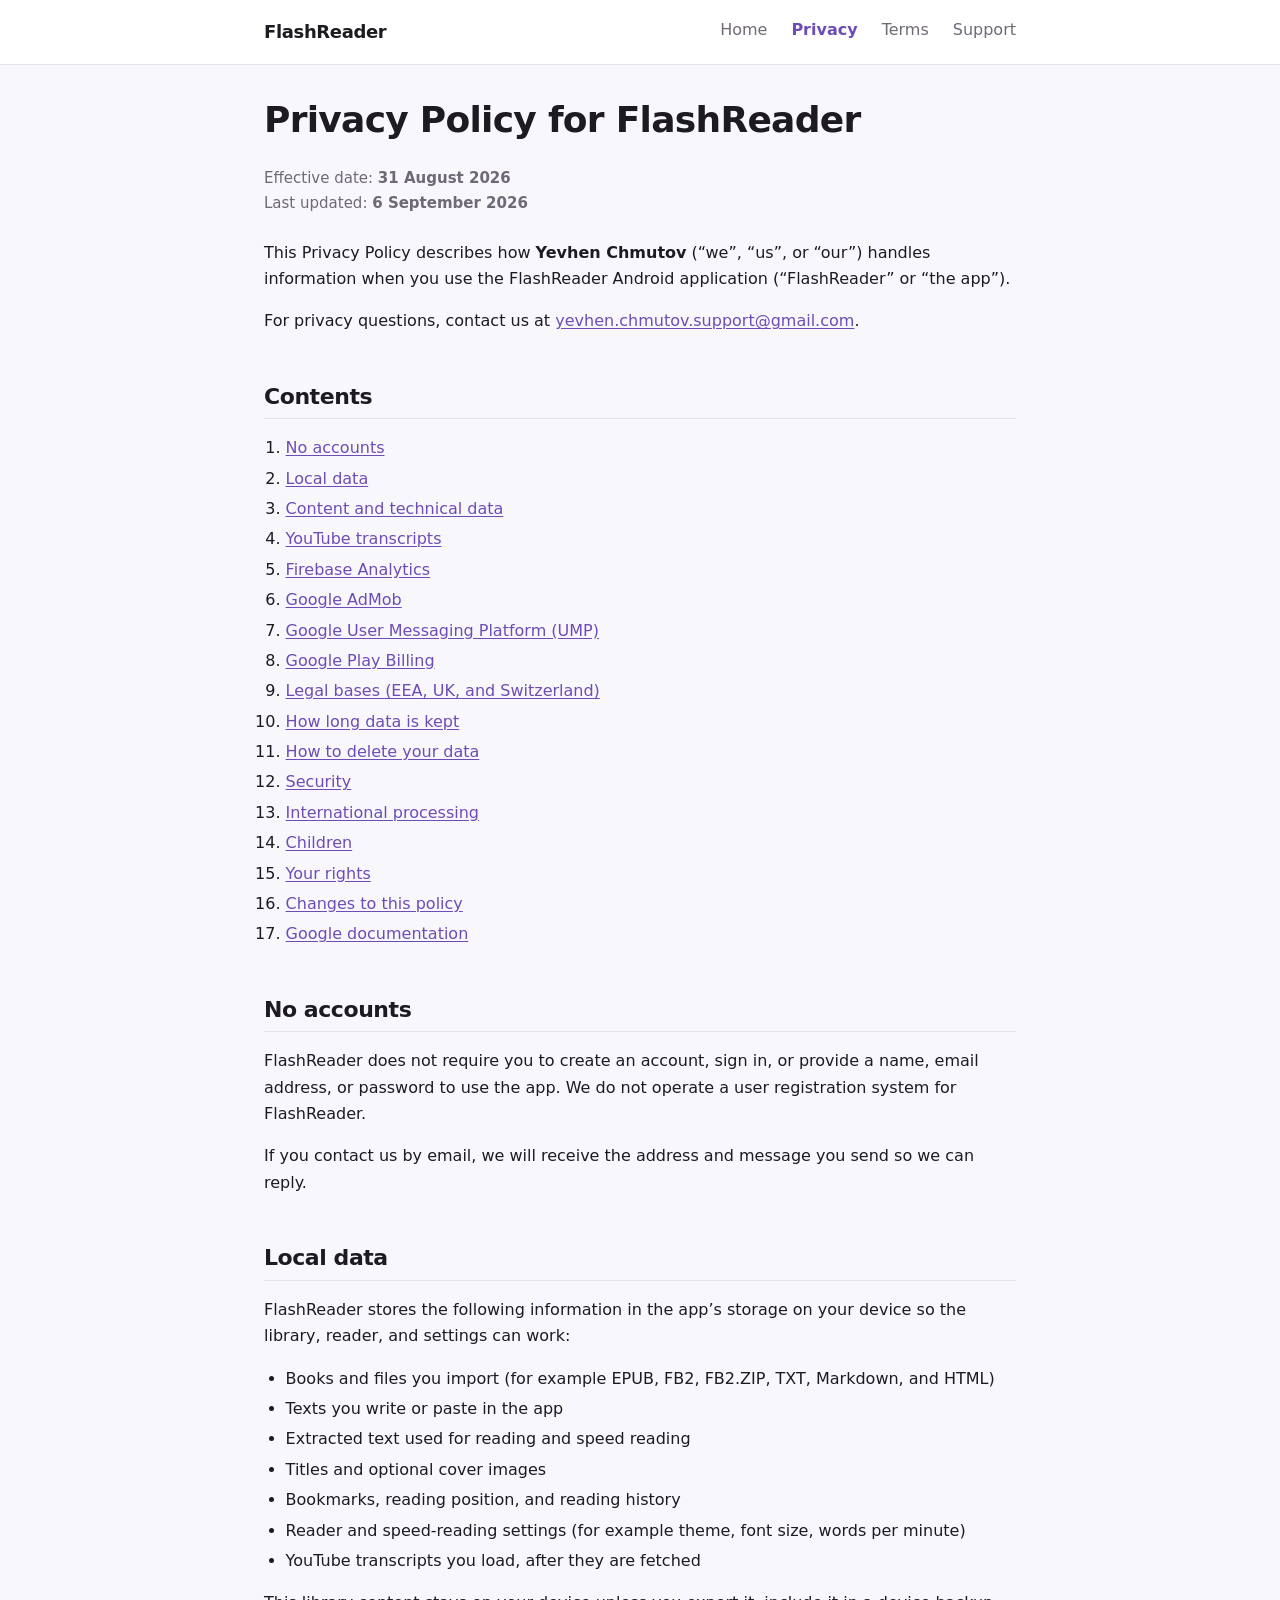
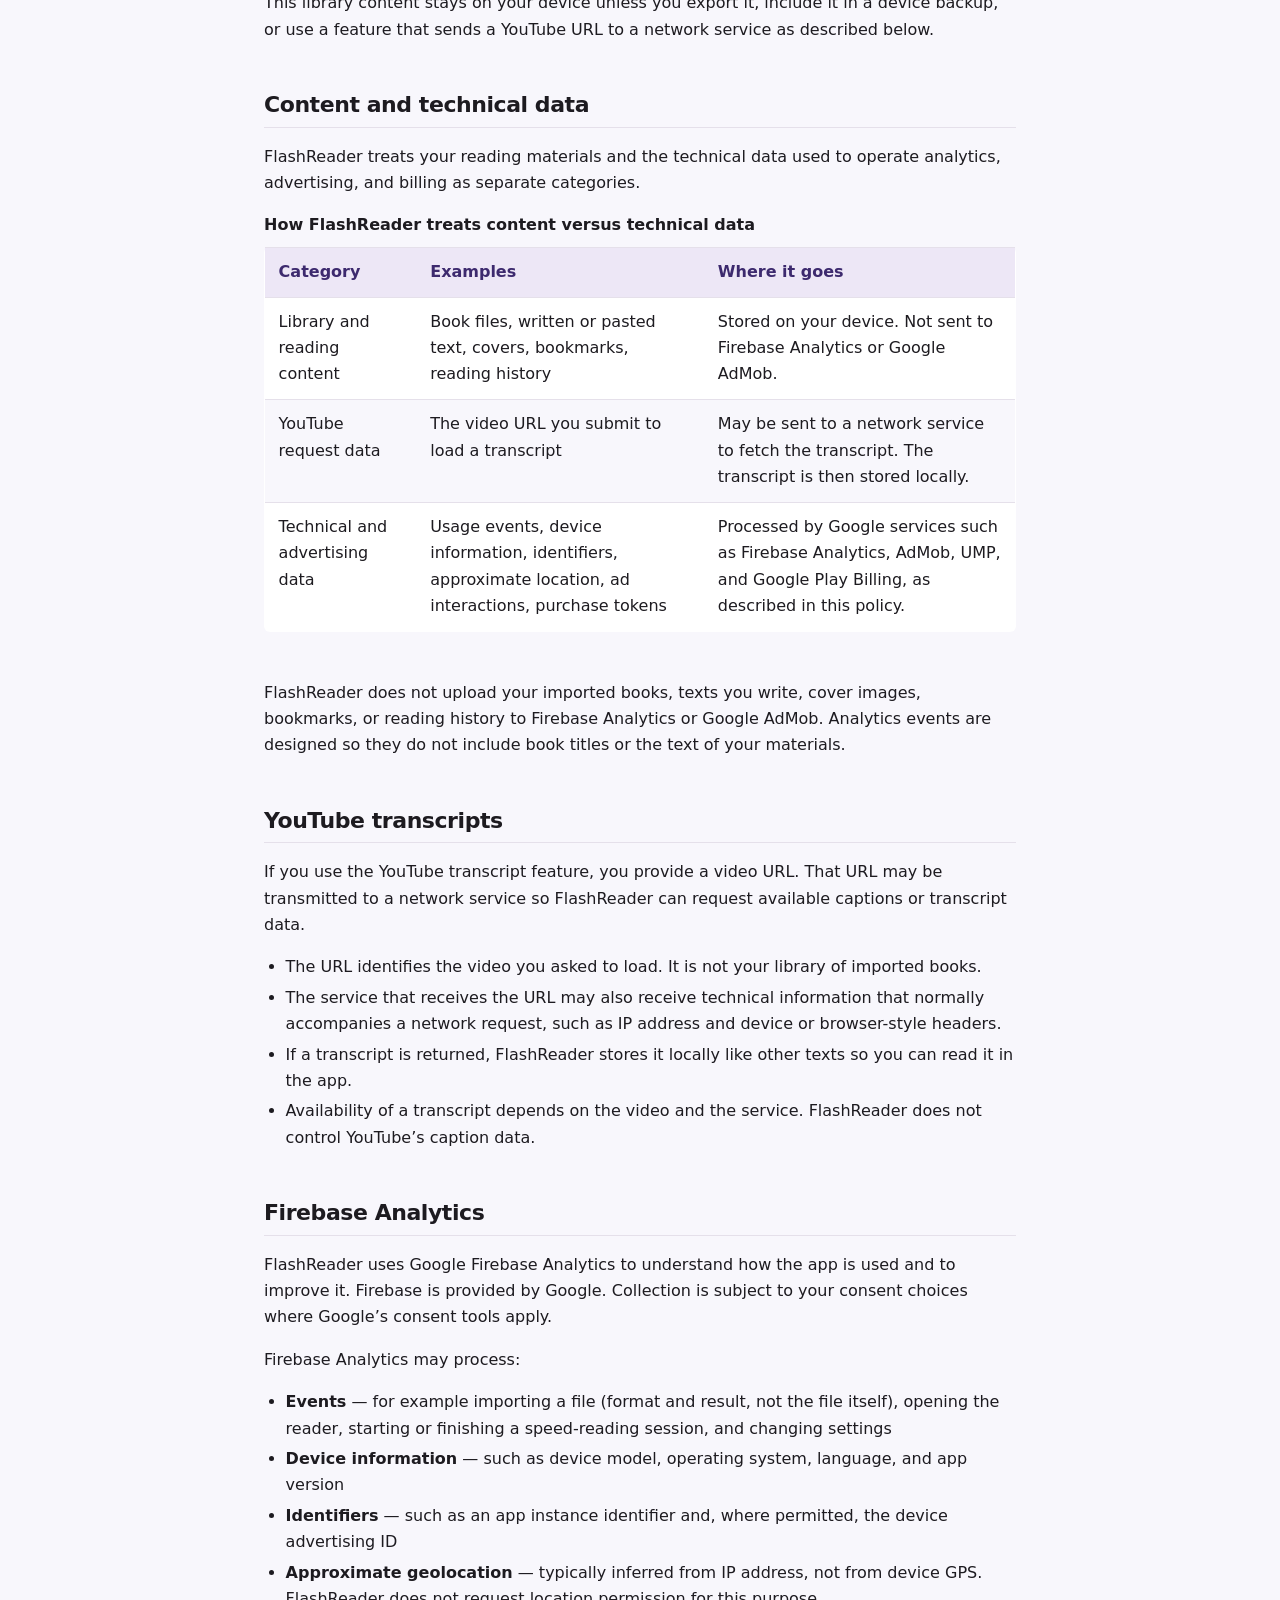
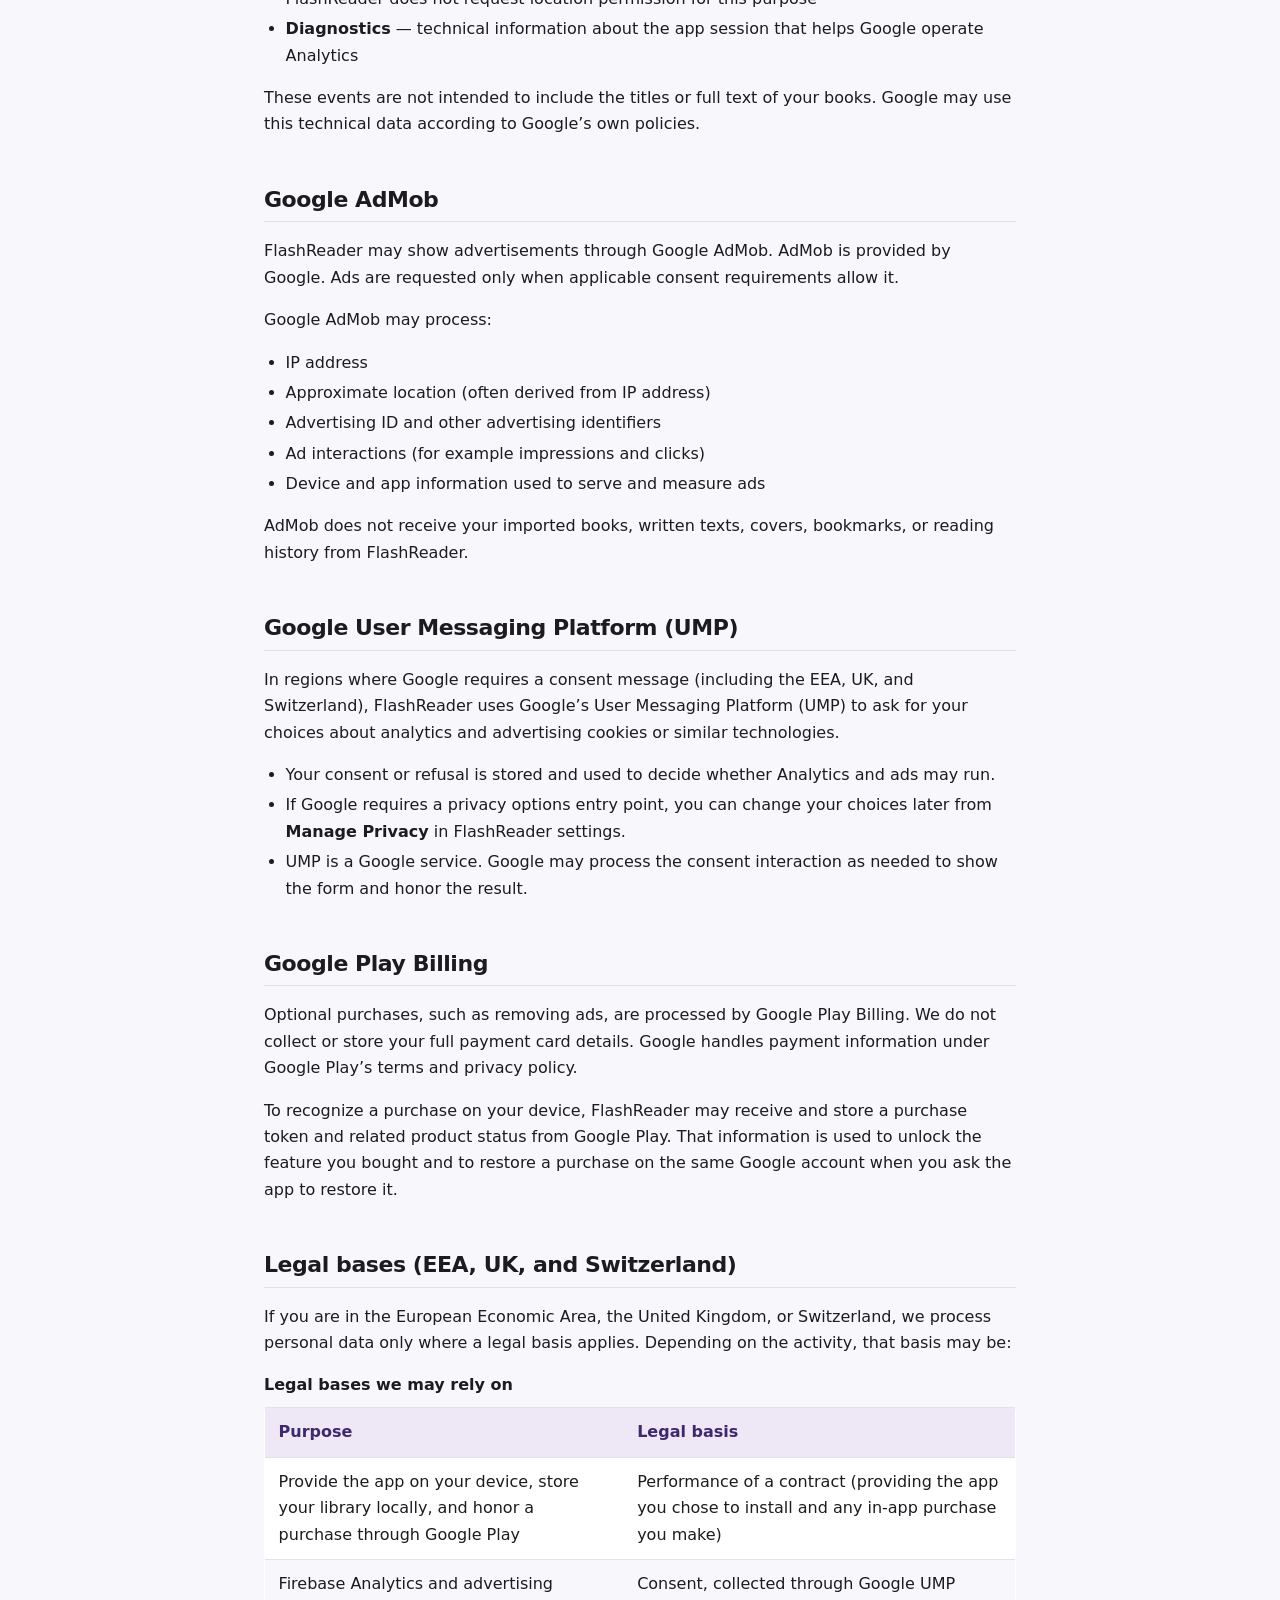
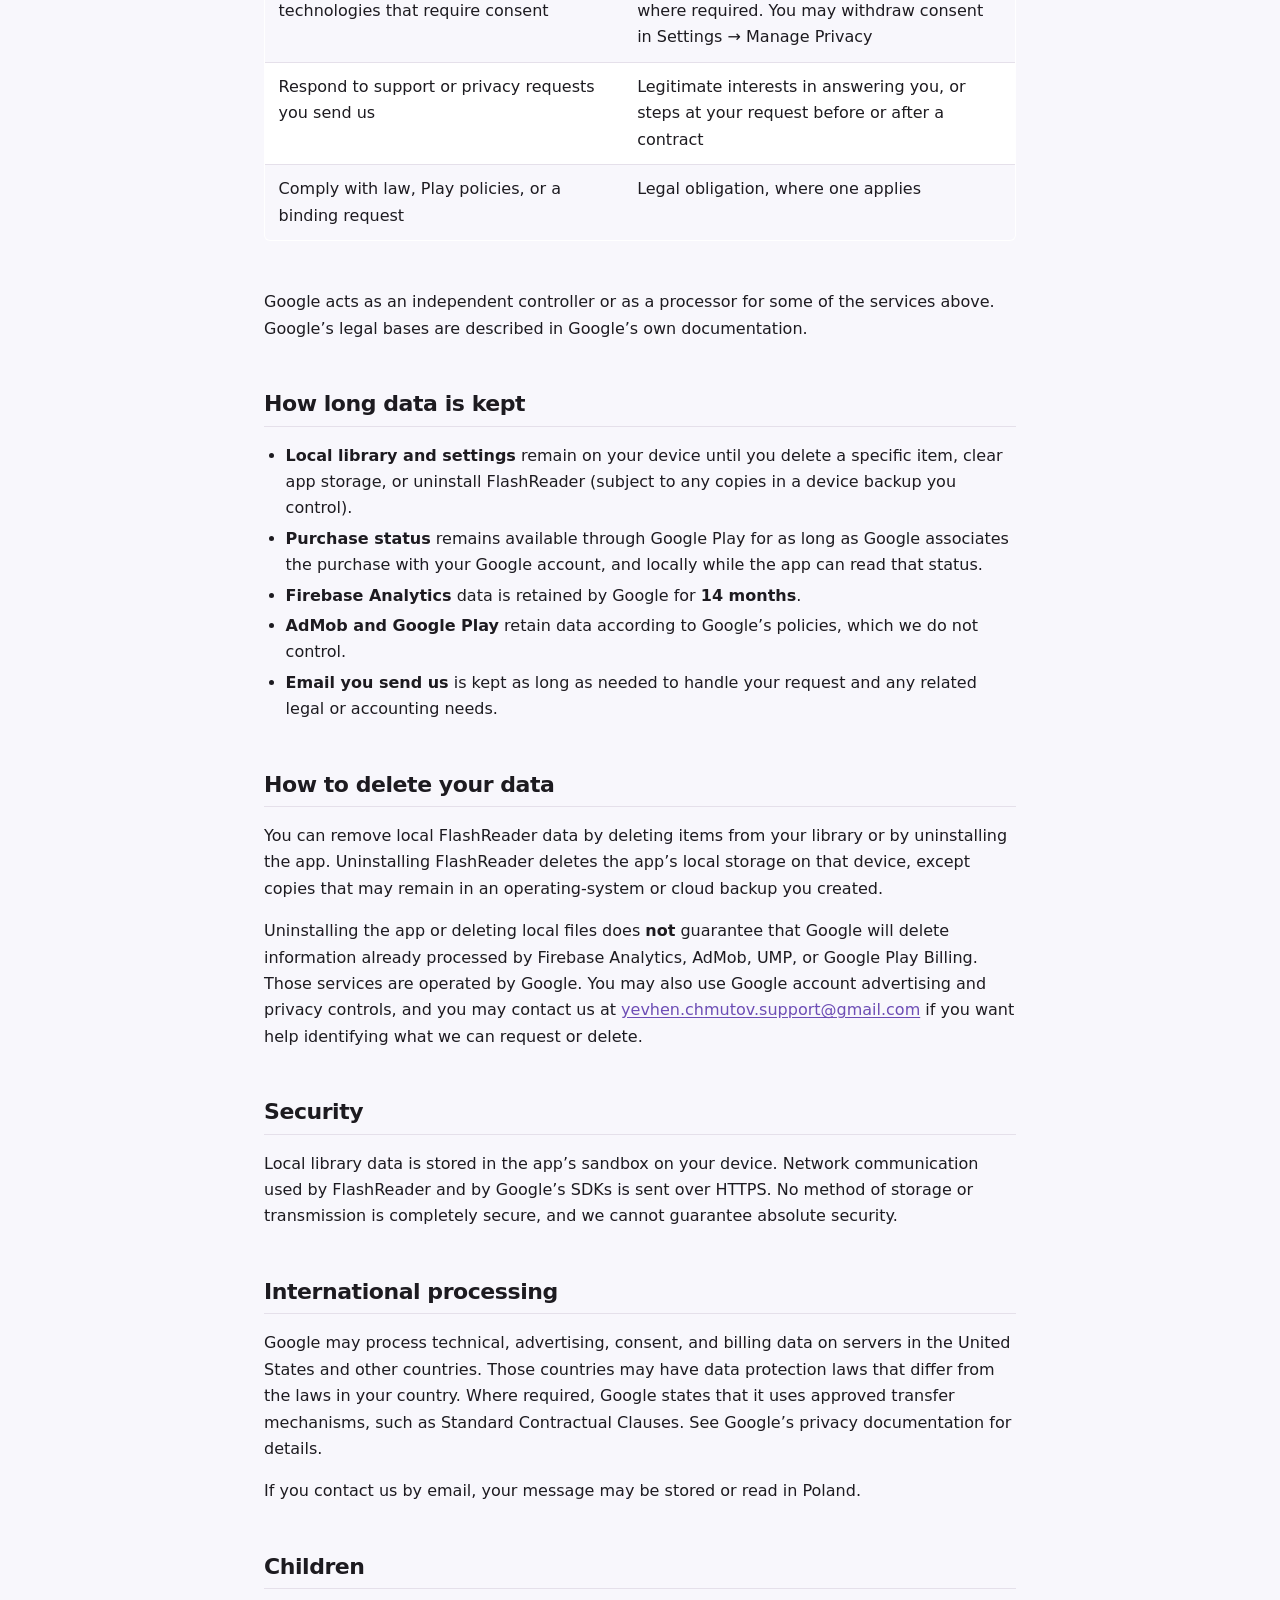
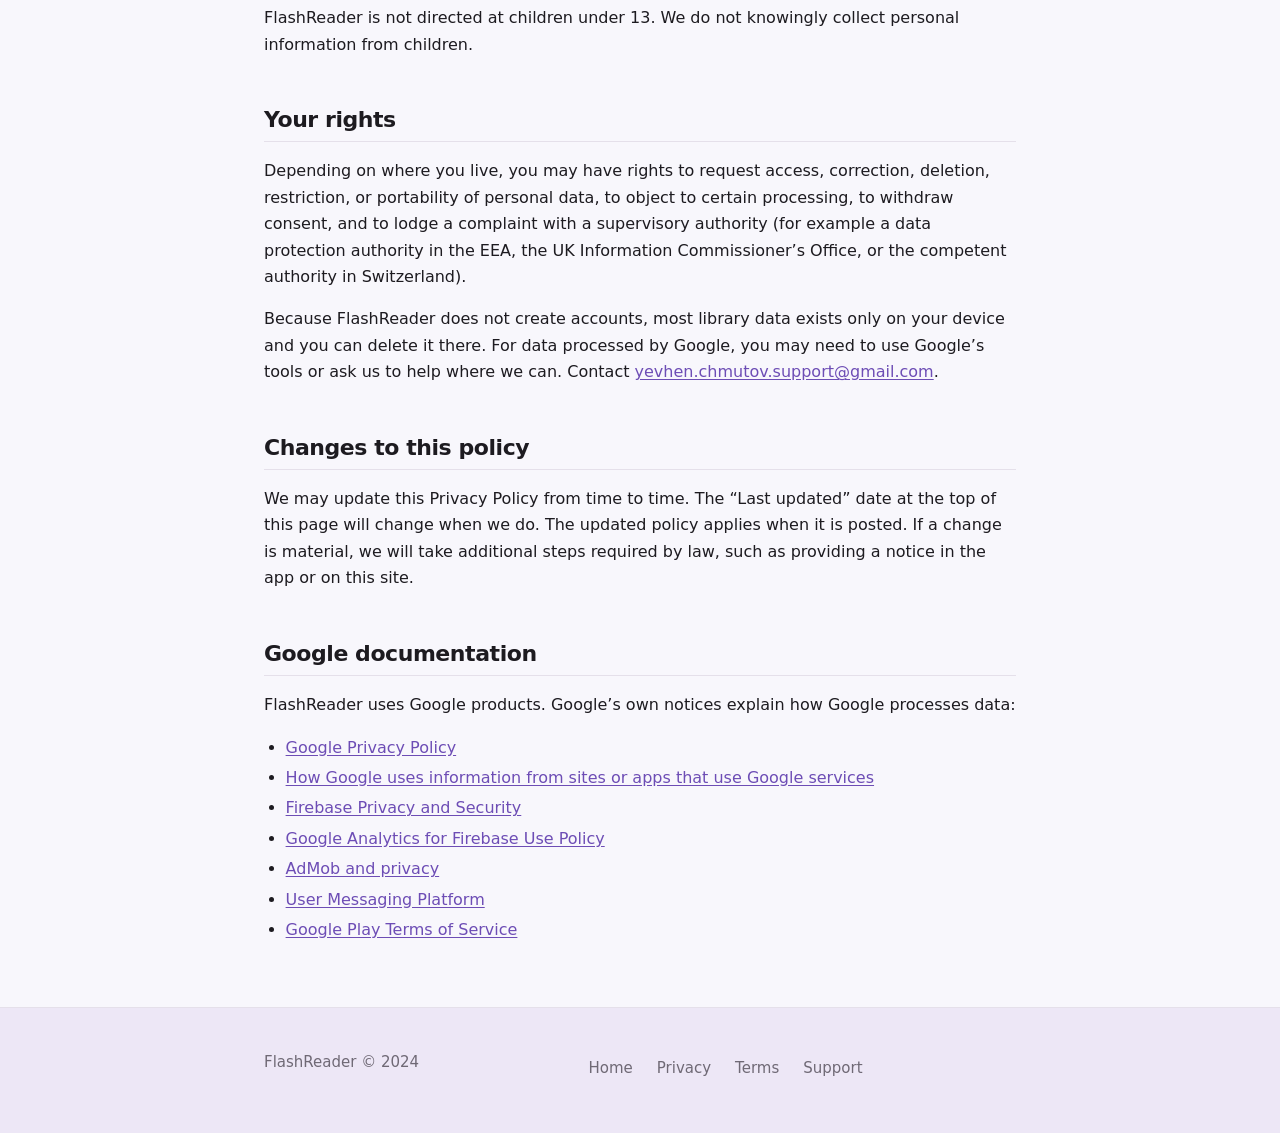
==== docs/privacy/index.html @ aa13dab2 "github pages update" ====
<!DOCTYPE html>
<html lang="en">
<head>
  <meta charset="UTF-8">
  <meta name="viewport" content="width=device-width, initial-scale=1.0">
  <title>Privacy Policy | FlashReader</title>
  <meta name="description" content="Privacy Policy for FlashReader: how the app stores books locally and how Google services process technical data.">
  <link rel="stylesheet" href="../assets/styles.css">
</head>
<body>
  <a class="skip-link" href="#main">Skip to content</a>
  <header>
    <nav aria-label="Primary">
      <a class="brand" href="../index.html">FlashReader</a>
      <ul>
        <li><a href="../index.html">Home</a></li>
        <li><a href="index.html" aria-current="page">Privacy</a></li>
        <li><a href="../terms/index.html">Terms</a></li>
        <li><a href="../support/index.html">Support</a></li>
      </ul>
    </nav>
  </header>
  <main id="main">
    <h1>Privacy Policy for FlashReader</h1>
    <p class="dates">
      Effective date: <strong>31 August 2026</strong><br>
      Last updated: <strong>6 September 2026</strong>
    </p>
    <p>
      This Privacy Policy describes how <strong>Yevhen Chmutov</strong> (“we”, “us”, or “our”) handles information when you use the FlashReader Android application (“FlashReader” or “the app”).
    </p>
    <p>
      For privacy questions, contact us at
      <a href="mailto:yevhen.chmutov.support@gmail.com">yevhen.chmutov.support@gmail.com</a>.
    </p>

    <nav aria-label="On this page">
      <h2>Contents</h2>
      <ol>
        <li><a href="#no-accounts">No accounts</a></li>
        <li><a href="#local-data">Local data</a></li>
        <li><a href="#content-vs-technical">Content and technical data</a></li>
        <li><a href="#youtube">YouTube transcripts</a></li>
        <li><a href="#firebase">Firebase Analytics</a></li>
        <li><a href="#admob">Google AdMob</a></li>
        <li><a href="#ump">Google User Messaging Platform (UMP)</a></li>
        <li><a href="#billing">Google Play Billing</a></li>
        <li><a href="#legal-bases">Legal bases (EEA, UK, and Switzerland)</a></li>
        <li><a href="#retention">How long data is kept</a></li>
        <li><a href="#deletion">How to delete your data</a></li>
        <li><a href="#security">Security</a></li>
        <li><a href="#international">International processing</a></li>
        <li><a href="#children">Children</a></li>
        <li><a href="#rights">Your rights</a></li>
        <li><a href="#changes">Changes to this policy</a></li>
        <li><a href="#google-docs">Google documentation</a></li>
      </ol>
    </nav>

    <h2 id="no-accounts">No accounts</h2>
    <p>
      FlashReader does not require you to create an account, sign in, or provide a name, email address, or password to use the app. We do not operate a user registration system for FlashReader.
    </p>
    <p>
      If you contact us by email, we will receive the address and message you send so we can reply.
    </p>

    <h2 id="local-data">Local data</h2>
    <p>
      FlashReader stores the following information in the app’s storage on your device so the library, reader, and settings can work:
    </p>
    <ul>
      <li>Books and files you import (for example EPUB, FB2, FB2.ZIP, TXT, Markdown, and HTML)</li>
      <li>Texts you write or paste in the app</li>
      <li>Extracted text used for reading and speed reading</li>
      <li>Titles and optional cover images</li>
      <li>Bookmarks, reading position, and reading history</li>
      <li>Reader and speed-reading settings (for example theme, font size, words per minute)</li>
      <li>YouTube transcripts you load, after they are fetched</li>
    </ul>
    <p>
      This library content stays on your device unless you export it, include it in a device backup, or use a feature that sends a YouTube URL to a network service as described below.
    </p>

    <h2 id="content-vs-technical">Content and technical data</h2>
    <p>
      FlashReader treats your reading materials and the technical data used to operate analytics, advertising, and billing as separate categories.
    </p>
    <div class="table-wrap">
      <table>
        <caption>How FlashReader treats content versus technical data</caption>
        <thead>
          <tr>
            <th scope="col">Category</th>
            <th scope="col">Examples</th>
            <th scope="col">Where it goes</th>
          </tr>
        </thead>
        <tbody>
          <tr>
            <td>Library and reading content</td>
            <td>Book files, written or pasted text, covers, bookmarks, reading history</td>
            <td>Stored on your device. Not sent to Firebase Analytics or Google AdMob.</td>
          </tr>
          <tr>
            <td>YouTube request data</td>
            <td>The video URL you submit to load a transcript</td>
            <td>May be sent to a network service to fetch the transcript. The transcript is then stored locally.</td>
          </tr>
          <tr>
            <td>Technical and advertising data</td>
            <td>Usage events, device information, identifiers, approximate location, ad interactions, purchase tokens</td>
            <td>Processed by Google services such as Firebase Analytics, AdMob, UMP, and Google Play Billing, as described in this policy.</td>
          </tr>
        </tbody>
      </table>
    </div>
    <p>
      FlashReader does not upload your imported books, texts you write, cover images, bookmarks, or reading history to Firebase Analytics or Google AdMob. Analytics events are designed so they do not include book titles or the text of your materials.
    </p>

    <h2 id="youtube">YouTube transcripts</h2>
    <p>
      If you use the YouTube transcript feature, you provide a video URL. That URL may be transmitted to a network service so FlashReader can request available captions or transcript data.
    </p>
    <ul>
      <li>The URL identifies the video you asked to load. It is not your library of imported books.</li>
      <li>The service that receives the URL may also receive technical information that normally accompanies a network request, such as IP address and device or browser-style headers.</li>
      <li>If a transcript is returned, FlashReader stores it locally like other texts so you can read it in the app.</li>
      <li>Availability of a transcript depends on the video and the service. FlashReader does not control YouTube’s caption data.</li>
    </ul>

    <h2 id="firebase">Firebase Analytics</h2>
    <p>
      FlashReader uses Google Firebase Analytics to understand how the app is used and to improve it. Firebase is provided by Google. Collection is subject to your consent choices where Google’s consent tools apply.
    </p>
    <p>Firebase Analytics may process:</p>
    <ul>
      <li><strong>Events</strong> — for example importing a file (format and result, not the file itself), opening the reader, starting or finishing a speed-reading session, and changing settings</li>
      <li><strong>Device information</strong> — such as device model, operating system, language, and app version</li>
      <li><strong>Identifiers</strong> — such as an app instance identifier and, where permitted, the device advertising ID</li>
      <li><strong>Approximate geolocation</strong> — typically inferred from IP address, not from device GPS. FlashReader does not request location permission for this purpose</li>
      <li><strong>Diagnostics</strong> — technical information about the app session that helps Google operate Analytics</li>
    </ul>
    <p>
      These events are not intended to include the titles or full text of your books. Google may use this technical data according to Google’s own policies.
    </p>

    <h2 id="admob">Google AdMob</h2>
    <p>
      FlashReader may show advertisements through Google AdMob. AdMob is provided by Google. Ads are requested only when applicable consent requirements allow it.
    </p>
    <p>Google AdMob may process:</p>
    <ul>
      <li>IP address</li>
      <li>Approximate location (often derived from IP address)</li>
      <li>Advertising ID and other advertising identifiers</li>
      <li>Ad interactions (for example impressions and clicks)</li>
      <li>Device and app information used to serve and measure ads</li>
    </ul>
    <p>
      AdMob does not receive your imported books, written texts, covers, bookmarks, or reading history from FlashReader.
    </p>

    <h2 id="ump">Google User Messaging Platform (UMP)</h2>
    <p>
      In regions where Google requires a consent message (including the EEA, UK, and Switzerland), FlashReader uses Google’s User Messaging Platform (UMP) to ask for your choices about analytics and advertising cookies or similar technologies.
    </p>
    <ul>
      <li>Your consent or refusal is stored and used to decide whether Analytics and ads may run.</li>
      <li>If Google requires a privacy options entry point, you can change your choices later from <strong>Manage Privacy</strong> in FlashReader settings.</li>
      <li>UMP is a Google service. Google may process the consent interaction as needed to show the form and honor the result.</li>
    </ul>

    <h2 id="billing">Google Play Billing</h2>
    <p>
      Optional purchases, such as removing ads, are processed by Google Play Billing. We do not collect or store your full payment card details. Google handles payment information under Google Play’s terms and privacy policy.
    </p>
    <p>
      To recognize a purchase on your device, FlashReader may receive and store a purchase token and related product status from Google Play. That information is used to unlock the feature you bought and to restore a purchase on the same Google account when you ask the app to restore it.
    </p>

    <h2 id="legal-bases">Legal bases (EEA, UK, and Switzerland)</h2>
    <p>
      If you are in the European Economic Area, the United Kingdom, or Switzerland, we process personal data only where a legal basis applies. Depending on the activity, that basis may be:
    </p>
    <div class="table-wrap">
      <table>
        <caption>Legal bases we may rely on</caption>
        <thead>
          <tr>
            <th scope="col">Purpose</th>
            <th scope="col">Legal basis</th>
          </tr>
        </thead>
        <tbody>
          <tr>
            <td>Provide the app on your device, store your library locally, and honor a purchase through Google Play</td>
            <td>Performance of a contract (providing the app you chose to install and any in-app purchase you make)</td>
          </tr>
          <tr>
            <td>Firebase Analytics and advertising technologies that require consent</td>
            <td>Consent, collected through Google UMP where required. You may withdraw consent in Settings → Manage Privacy</td>
          </tr>
          <tr>
            <td>Respond to support or privacy requests you send us</td>
            <td>Legitimate interests in answering you, or steps at your request before or after a contract</td>
          </tr>
          <tr>
            <td>Comply with law, Play policies, or a binding request</td>
            <td>Legal obligation, where one applies</td>
          </tr>
        </tbody>
      </table>
    </div>
    <p>
      Google acts as an independent controller or as a processor for some of the services above. Google’s legal bases are described in Google’s own documentation.
    </p>

    <h2 id="retention">How long data is kept</h2>
    <ul>
      <li><strong>Local library and settings</strong> remain on your device until you delete a specific item, clear app storage, or uninstall FlashReader (subject to any copies in a device backup you control).</li>
      <li><strong>Purchase status</strong> remains available through Google Play for as long as Google associates the purchase with your Google account, and locally while the app can read that status.</li>
      <li><strong>Firebase Analytics</strong> data is retained by Google for <strong>14 months</strong>.</li>
      <li><strong>AdMob and Google Play</strong> retain data according to Google’s policies, which we do not control.</li>
      <li><strong>Email you send us</strong> is kept as long as needed to handle your request and any related legal or accounting needs.</li>
    </ul>

    <h2 id="deletion">How to delete your data</h2>
    <p>
      You can remove local FlashReader data by deleting items from your library or by uninstalling the app. Uninstalling FlashReader deletes the app’s local storage on that device, except copies that may remain in an operating-system or cloud backup you created.
    </p>
    <p>
      Uninstalling the app or deleting local files does <strong>not</strong> guarantee that Google will delete information already processed by Firebase Analytics, AdMob, UMP, or Google Play Billing. Those services are operated by Google. You may also use Google account advertising and privacy controls, and you may contact us at
      <a href="mailto:yevhen.chmutov.support@gmail.com">yevhen.chmutov.support@gmail.com</a>
      if you want help identifying what we can request or delete.
    </p>

    <h2 id="security">Security</h2>
    <p>
      Local library data is stored in the app’s sandbox on your device. Network communication used by FlashReader and by Google’s SDKs is sent over HTTPS. No method of storage or transmission is completely secure, and we cannot guarantee absolute security.
    </p>

    <h2 id="international">International processing</h2>
    <p>
      Google may process technical, advertising, consent, and billing data on servers in the United States and other countries. Those countries may have data protection laws that differ from the laws in your country. Where required, Google states that it uses approved transfer mechanisms, such as Standard Contractual Clauses. See Google’s privacy documentation for details.
    </p>
    <p>
      If you contact us by email, your message may be stored or read in Poland.
    </p>

    <h2 id="children">Children</h2>
    <p>
      FlashReader is not directed at children under 13. We do not knowingly collect personal information from children.
    </p>

    <h2 id="rights">Your rights</h2>
    <p>
      Depending on where you live, you may have rights to request access, correction, deletion, restriction, or portability of personal data, to object to certain processing, to withdraw consent, and to lodge a complaint with a supervisory authority (for example a data protection authority in the EEA, the UK Information Commissioner’s Office, or the competent authority in Switzerland).
    </p>
    <p>
      Because FlashReader does not create accounts, most library data exists only on your device and you can delete it there. For data processed by Google, you may need to use Google’s tools or ask us to help where we can. Contact
      <a href="mailto:yevhen.chmutov.support@gmail.com">yevhen.chmutov.support@gmail.com</a>.
    </p>

    <h2 id="changes">Changes to this policy</h2>
    <p>
      We may update this Privacy Policy from time to time. The “Last updated” date at the top of this page will change when we do. The updated policy applies when it is posted. If a change is material, we will take additional steps required by law, such as providing a notice in the app or on this site.
    </p>

    <h2 id="google-docs">Google documentation</h2>
    <p>
      FlashReader uses Google products. Google’s own notices explain how Google processes data:
    </p>
    <ul>
      <li><a href="https://policies.google.com/privacy" rel="noopener noreferrer">Google Privacy Policy</a></li>
      <li><a href="https://policies.google.com/technologies/partner-sites" rel="noopener noreferrer">How Google uses information from sites or apps that use Google services</a></li>
      <li><a href="https://firebase.google.com/support/privacy" rel="noopener noreferrer">Firebase Privacy and Security</a></li>
      <li><a href="https://firebase.google.com/policies/analytics" rel="noopener noreferrer">Google Analytics for Firebase Use Policy</a></li>
      <li><a href="https://support.google.com/admob/answer/6128543" rel="noopener noreferrer">AdMob and privacy</a></li>
      <li><a href="https://developers.google.com/admob/android/privacy" rel="noopener noreferrer">User Messaging Platform</a></li>
      <li><a href="https://play.google.com/about/play-terms/" rel="noopener noreferrer">Google Play Terms of Service</a></li>
    </ul>
  </main>
  <footer>
    <div class="container">
      <p>FlashReader © 2024</p>
      <nav aria-label="Footer">
        <ul>
          <li><a href="../index.html">Home</a></li>
          <li><a href="index.html">Privacy</a></li>
          <li><a href="../terms/index.html">Terms</a></li>
          <li><a href="../support/index.html">Support</a></li>
        </ul>
      </nav>
    </div>
  </footer>
</body>
</html>
---- docs/assets/styles.css ----
:root {
  --color-bg: #f8f7fc;
  --color-surface: #ffffff;
  --color-primary: #6d4db5;
  --color-on-primary: #ffffff;
  --color-text: #1d1b20;
  --color-text-secondary: #6f6975;
  --color-outline: #e5e0ea;
  --color-primary-container: #ede7f6;
  --color-on-primary-container: #3d2a6e;
  --color-link: #6d4db5;
  --color-link-hover: #3d2a6e;
  --color-focus: #6d4db5;
  --color-header-bg: #ffffff;
  --color-footer-bg: #ede7f6;
  --color-table-header: #ede7f6;
  --color-table-stripe: #f8f7fc;
  --color-code-bg: #ede7f6;
  --shadow-soft: 0 1px 2px rgba(29, 27, 32, 0.06), 0 4px 12px rgba(29, 27, 32, 0.04);

  --font-sans: system-ui, -apple-system, BlinkMacSystemFont, "Segoe UI", Roboto, sans-serif;
  --font-mono: ui-monospace, SFMono-Regular, "SF Mono", Menlo, Consolas, monospace;

  --space-xs: 0.25rem;
  --space-sm: 0.5rem;
  --space-md: 1rem;
  --space-lg: 1.5rem;
  --space-xl: 2rem;
  --space-2xl: 3rem;

  --radius-sm: 6px;
  --radius-md: 10px;
  --content-width: 800px;
  --header-height: 4rem;
}

@media (prefers-color-scheme: dark) {
  :root {
    --color-bg: #121016;
    --color-surface: #1c1b20;
    --color-primary: #c4b0f0;
    --color-on-primary: #2d1b54;
    --color-text: #e6e1e5;
    --color-text-secondary: #cac4d0;
    --color-outline: #49454f;
    --color-primary-container: #4a3a73;
    --color-on-primary-container: #ede7f6;
    --color-link: #c4b0f0;
    --color-link-hover: #ede7f6;
    --color-focus: #c4b0f0;
    --color-header-bg: #1c1b20;
    --color-footer-bg: #1c1b20;
    --color-table-header: #4a3a73;
    --color-table-stripe: #1c1b20;
    --color-code-bg: #2d1b54;
    --shadow-soft: 0 1px 2px rgba(0, 0, 0, 0.35), 0 4px 12px rgba(0, 0, 0, 0.25);
  }
}

*,
*::before,
*::after {
  box-sizing: border-box;
}

html {
  scroll-behavior: smooth;
}

body {
  margin: 0;
  min-height: 100vh;
  display: flex;
  flex-direction: column;
  font-family: var(--font-sans);
  font-size: 1rem;
  line-height: 1.65;
  color: var(--color-text);
  background-color: var(--color-bg);
}

img {
  max-width: 100%;
  height: auto;
}

:focus {
  outline: none;
}

:focus-visible {
  outline: 3px solid var(--color-focus);
  outline-offset: 3px;
}

.skip-link {
  position: absolute;
  top: -100%;
  left: var(--space-md);
  z-index: 100;
  padding: var(--space-sm) var(--space-md);
  background: var(--color-primary);
  color: var(--color-on-primary);
  border-radius: var(--radius-sm);
  text-decoration: none;
}

.skip-link:focus {
  top: var(--space-sm);
}

.container {
  width: 100%;
  max-width: var(--content-width);
  margin: 0 auto;
  padding-left: var(--space-lg);
  padding-right: var(--space-lg);
}

header {
  position: sticky;
  top: 0;
  z-index: 10;
  background-color: var(--color-header-bg);
  border-bottom: 1px solid var(--color-outline);
}

header nav {
  display: flex;
  align-items: center;
  justify-content: space-between;
  gap: var(--space-lg);
  min-height: var(--header-height);
  max-width: var(--content-width);
  margin: 0 auto;
  padding: var(--space-sm) var(--space-lg);
}

.brand,
header nav .brand {
  font-weight: 700;
  font-size: 1.125rem;
  letter-spacing: -0.02em;
  color: var(--color-text);
  text-decoration: none;
}

header nav ul {
  display: flex;
  flex-wrap: wrap;
  align-items: center;
  gap: var(--space-md) var(--space-lg);
  margin: 0;
  padding: 0;
  list-style: none;
}

header nav a {
  color: var(--color-text-secondary);
  text-decoration: none;
  font-weight: 500;
}

header nav a:hover,
header nav a:focus-visible {
  color: var(--color-link-hover);
  text-decoration: underline;
  text-underline-offset: 0.2em;
}

header nav a:active {
  color: var(--color-primary);
}

header nav a[aria-current="page"] {
  color: var(--color-primary);
  font-weight: 600;
}

main {
  flex: 1 0 auto;
  width: 100%;
  max-width: var(--content-width);
  margin: 0 auto;
  padding: var(--space-xl) var(--space-lg) var(--space-2xl);
}

h1,
h2,
h3,
h4 {
  line-height: 1.25;
  letter-spacing: -0.02em;
  color: var(--color-text);
}

h1 {
  margin: 0 0 var(--space-lg);
  font-size: clamp(1.75rem, 4vw, 2.25rem);
}

h2 {
  margin: var(--space-2xl) 0 var(--space-md);
  font-size: 1.375rem;
  padding-bottom: var(--space-sm);
  border-bottom: 1px solid var(--color-outline);
}

h3 {
  margin: var(--space-xl) 0 var(--space-sm);
  font-size: 1.125rem;
}

h4 {
  margin: var(--space-lg) 0 var(--space-sm);
  font-size: 1rem;
}

p {
  margin: 0 0 var(--space-md);
}

.lead,
.subtitle {
  font-size: 1.125rem;
  color: var(--color-text-secondary);
}

a {
  color: var(--color-link);
  text-decoration: underline;
  text-underline-offset: 0.15em;
}

a:hover {
  color: var(--color-link-hover);
}

a:active {
  color: var(--color-on-primary-container);
}

a:focus-visible {
  border-radius: 2px;
}

ul,
ol {
  margin: 0 0 var(--space-md);
  padding-left: 1.35rem;
}

li {
  margin-bottom: var(--space-xs);
}

li > ul,
li > ol {
  margin-top: var(--space-xs);
  margin-bottom: 0;
}

dl {
  margin: 0 0 var(--space-lg);
}

dt {
  font-weight: 600;
  margin-top: var(--space-md);
}

dd {
  margin: var(--space-xs) 0 0;
  color: var(--color-text-secondary);
}

blockquote {
  margin: 0 0 var(--space-lg);
  padding: var(--space-md) var(--space-lg);
  border-left: 4px solid var(--color-primary);
  background: var(--color-primary-container);
  color: var(--color-on-primary-container);
  border-radius: 0 var(--radius-sm) var(--radius-sm) 0;
}

hr {
  border: 0;
  border-top: 1px solid var(--color-outline);
  margin: var(--space-xl) 0;
}

table {
  width: 100%;
  border-collapse: collapse;
  margin: 0 0 var(--space-lg);
  background: var(--color-surface);
  border: 1px solid var(--color-outline);
  border-radius: var(--radius-sm);
  overflow: hidden;
}

caption {
  text-align: left;
  font-weight: 600;
  margin-bottom: var(--space-sm);
}

th,
td {
  padding: 0.7rem 0.85rem;
  text-align: left;
  vertical-align: top;
  border-bottom: 1px solid var(--color-outline);
}

th {
  background: var(--color-table-header);
  color: var(--color-on-primary-container);
  font-weight: 600;
}

tbody tr:nth-child(even) {
  background: var(--color-table-stripe);
}

tbody tr:last-child th,
tbody tr:last-child td {
  border-bottom: 0;
}

.table-wrap {
  width: 100%;
  overflow-x: auto;
  margin-bottom: var(--space-lg);
}

code,
kbd,
samp {
  font-family: var(--font-mono);
  font-size: 0.9em;
  background: var(--color-code-bg);
  color: var(--color-on-primary-container);
  padding: 0.1em 0.35em;
  border-radius: 4px;
}

pre {
  margin: 0 0 var(--space-lg);
  padding: var(--space-md);
  overflow-x: auto;
  background: var(--color-code-bg);
  color: var(--color-on-primary-container);
  border-radius: var(--radius-sm);
}

pre code {
  padding: 0;
  background: none;
}

.features,
.card-list {
  display: grid;
  gap: var(--space-md);
  margin: var(--space-lg) 0;
  padding: 0;
  list-style: none;
}

.features li,
.card {
  background: var(--color-surface);
  border: 1px solid var(--color-outline);
  border-radius: var(--radius-md);
  padding: var(--space-md) var(--space-lg);
  box-shadow: var(--shadow-soft);
}

.btn,
.cta {
  display: inline-block;
  padding: 0.7rem 1.15rem;
  background: var(--color-primary);
  color: var(--color-on-primary);
  border-radius: var(--radius-sm);
  text-decoration: none;
  font-weight: 600;
  border: 2px solid transparent;
}

.btn:hover,
.cta:hover {
  filter: brightness(1.08);
  color: var(--color-on-primary);
}

.btn:active,
.cta:active {
  filter: brightness(0.95);
}

.btn:focus-visible,
.cta:focus-visible {
  outline-offset: 3px;
}

.btn-secondary {
  background: transparent;
  color: var(--color-primary);
  border-color: var(--color-primary);
}

.btn-secondary:hover {
  background: var(--color-primary-container);
  color: var(--color-on-primary-container);
  filter: none;
}

.meta,
.dates {
  color: var(--color-text-secondary);
  font-size: 0.9375rem;
  margin-bottom: var(--space-lg);
}

details {
  margin-bottom: var(--space-md);
  padding: var(--space-md) var(--space-lg);
  background: var(--color-surface);
  border: 1px solid var(--color-outline);
  border-radius: var(--radius-md);
}

summary {
  cursor: pointer;
  font-weight: 600;
}

summary:hover {
  color: var(--color-link);
}

.error-page {
  text-align: center;
  padding-top: var(--space-2xl);
}

.error-page h1 {
  font-size: clamp(2.5rem, 8vw, 4rem);
}

footer {
  margin-top: auto;
  background: var(--color-footer-bg);
  border-top: 1px solid var(--color-outline);
  color: var(--color-text-secondary);
  font-size: 0.9375rem;
}

footer .container,
footer nav {
  display: flex;
  flex-wrap: wrap;
  align-items: center;
  justify-content: space-between;
  gap: var(--space-md);
  max-width: var(--content-width);
  margin: 0 auto;
  padding: var(--space-lg);
}

footer ul {
  display: flex;
  flex-wrap: wrap;
  gap: var(--space-md) var(--space-lg);
  margin: 0;
  padding: 0;
  list-style: none;
}

footer a {
  color: var(--color-text-secondary);
  text-decoration: none;
}

footer a:hover,
footer a:focus-visible {
  color: var(--color-link-hover);
  text-decoration: underline;
  text-underline-offset: 0.2em;
}

footer a:active {
  color: var(--color-primary);
}

@media (max-width: 600px) {
  header nav {
    flex-direction: column;
    align-items: flex-start;
    min-height: 0;
    padding-top: var(--space-md);
    padding-bottom: var(--space-md);
  }

  header nav ul {
    flex-direction: column;
    align-items: flex-start;
    gap: var(--space-sm);
    width: 100%;
  }

  header nav a {
    display: block;
    padding: var(--space-xs) 0;
  }

  main {
    padding: var(--space-lg) var(--space-md) var(--space-xl);
  }

  .container,
  header nav,
  footer .container,
  footer nav {
    padding-left: var(--space-md);
    padding-right: var(--space-md);
  }

  th,
  td {
    padding: 0.55rem 0.65rem;
    font-size: 0.9375rem;
  }

  footer .container,
  footer nav {
    flex-direction: column;
    align-items: flex-start;
  }
}

@media (prefers-reduced-motion: reduce) {
  html {
    scroll-behavior: auto;
  }

  *,
  *::before,
  *::after {
    animation-duration: 0.01ms !important;
    animation-iteration-count: 1 !important;
    transition-duration: 0.01ms !important;
  }
}
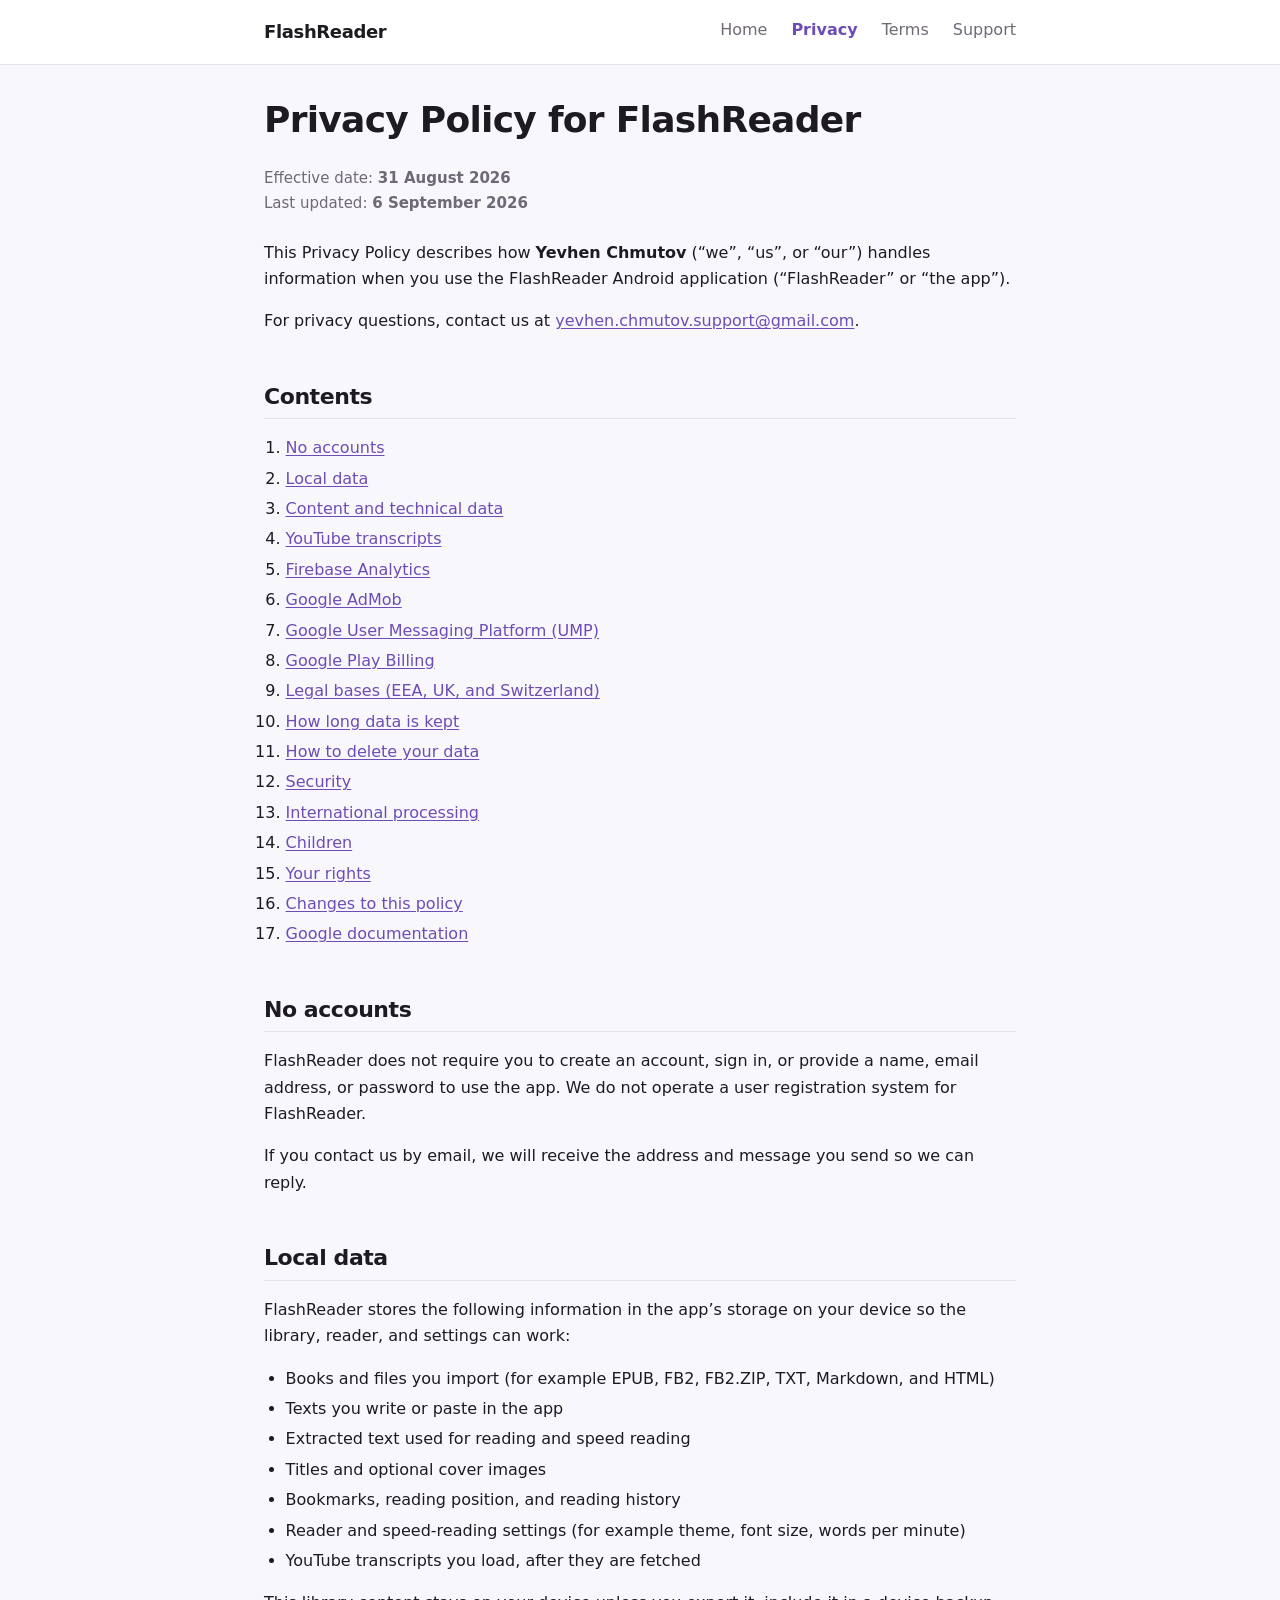
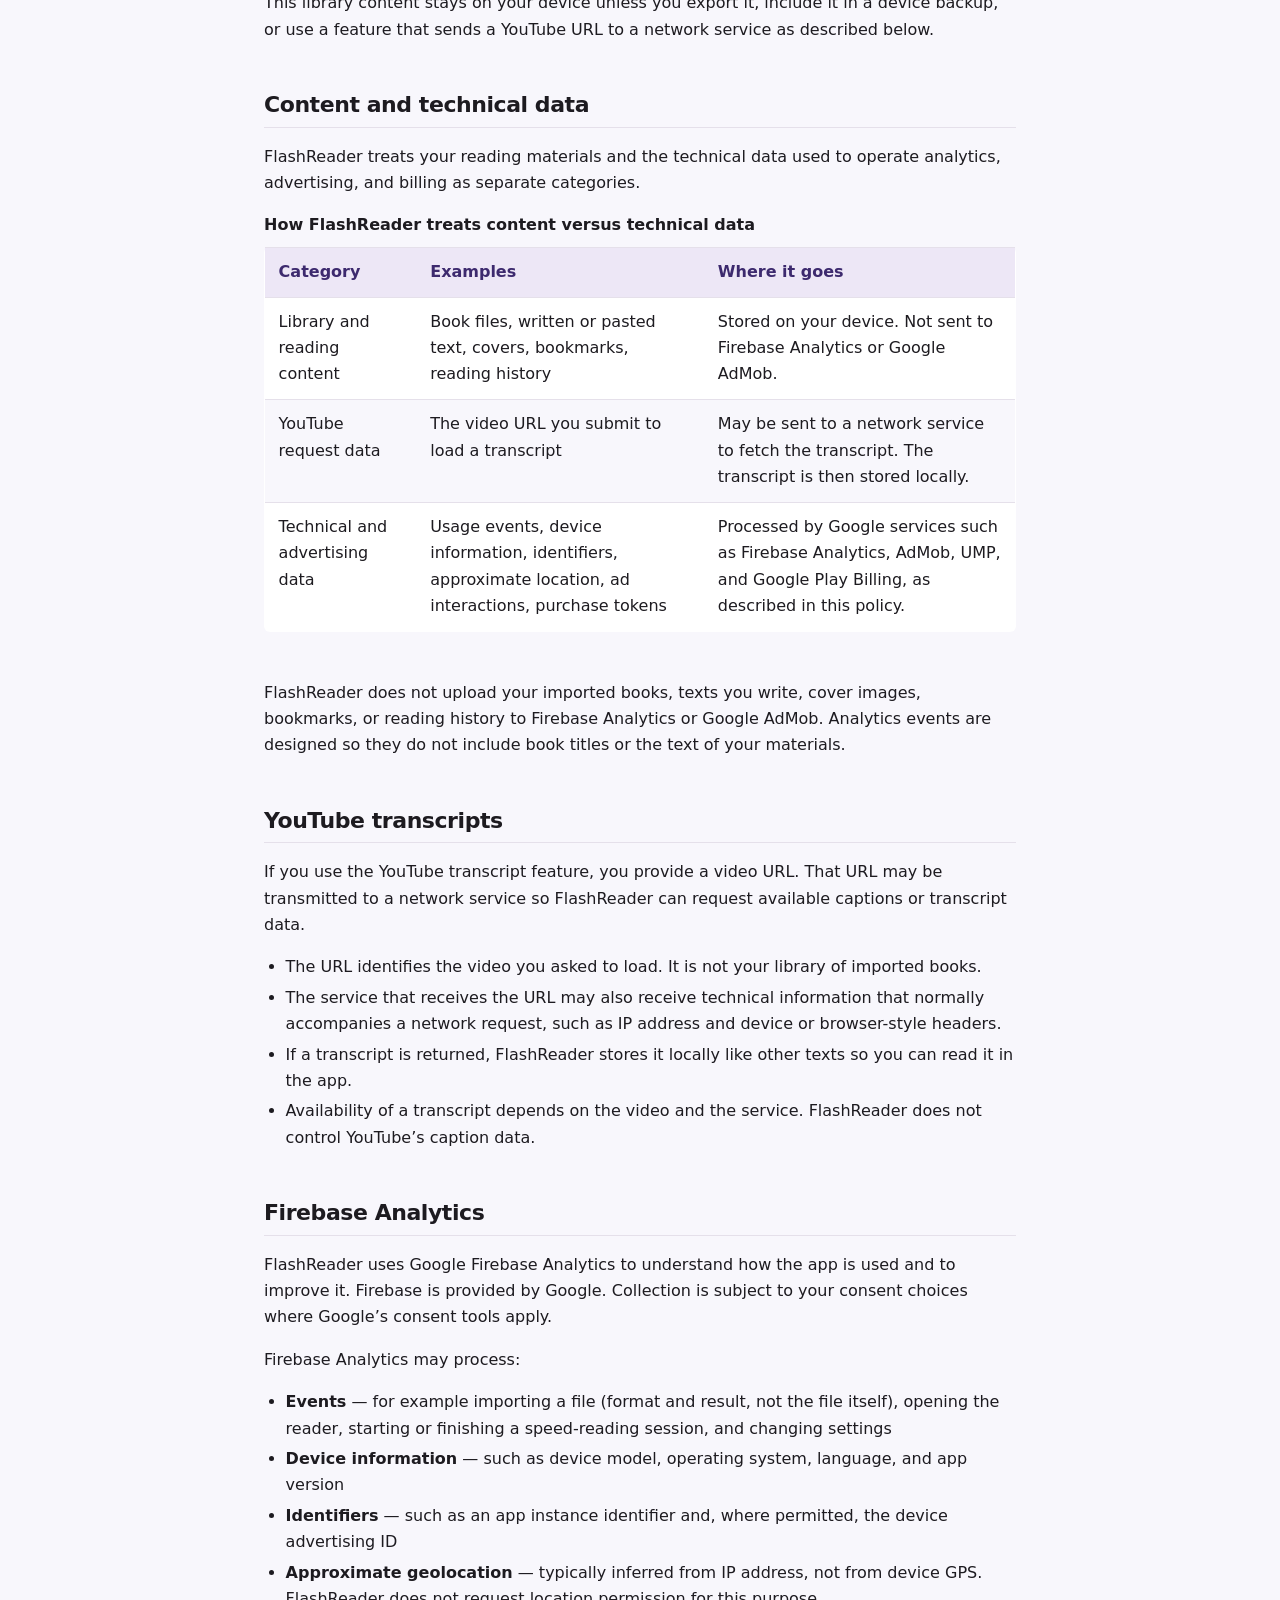
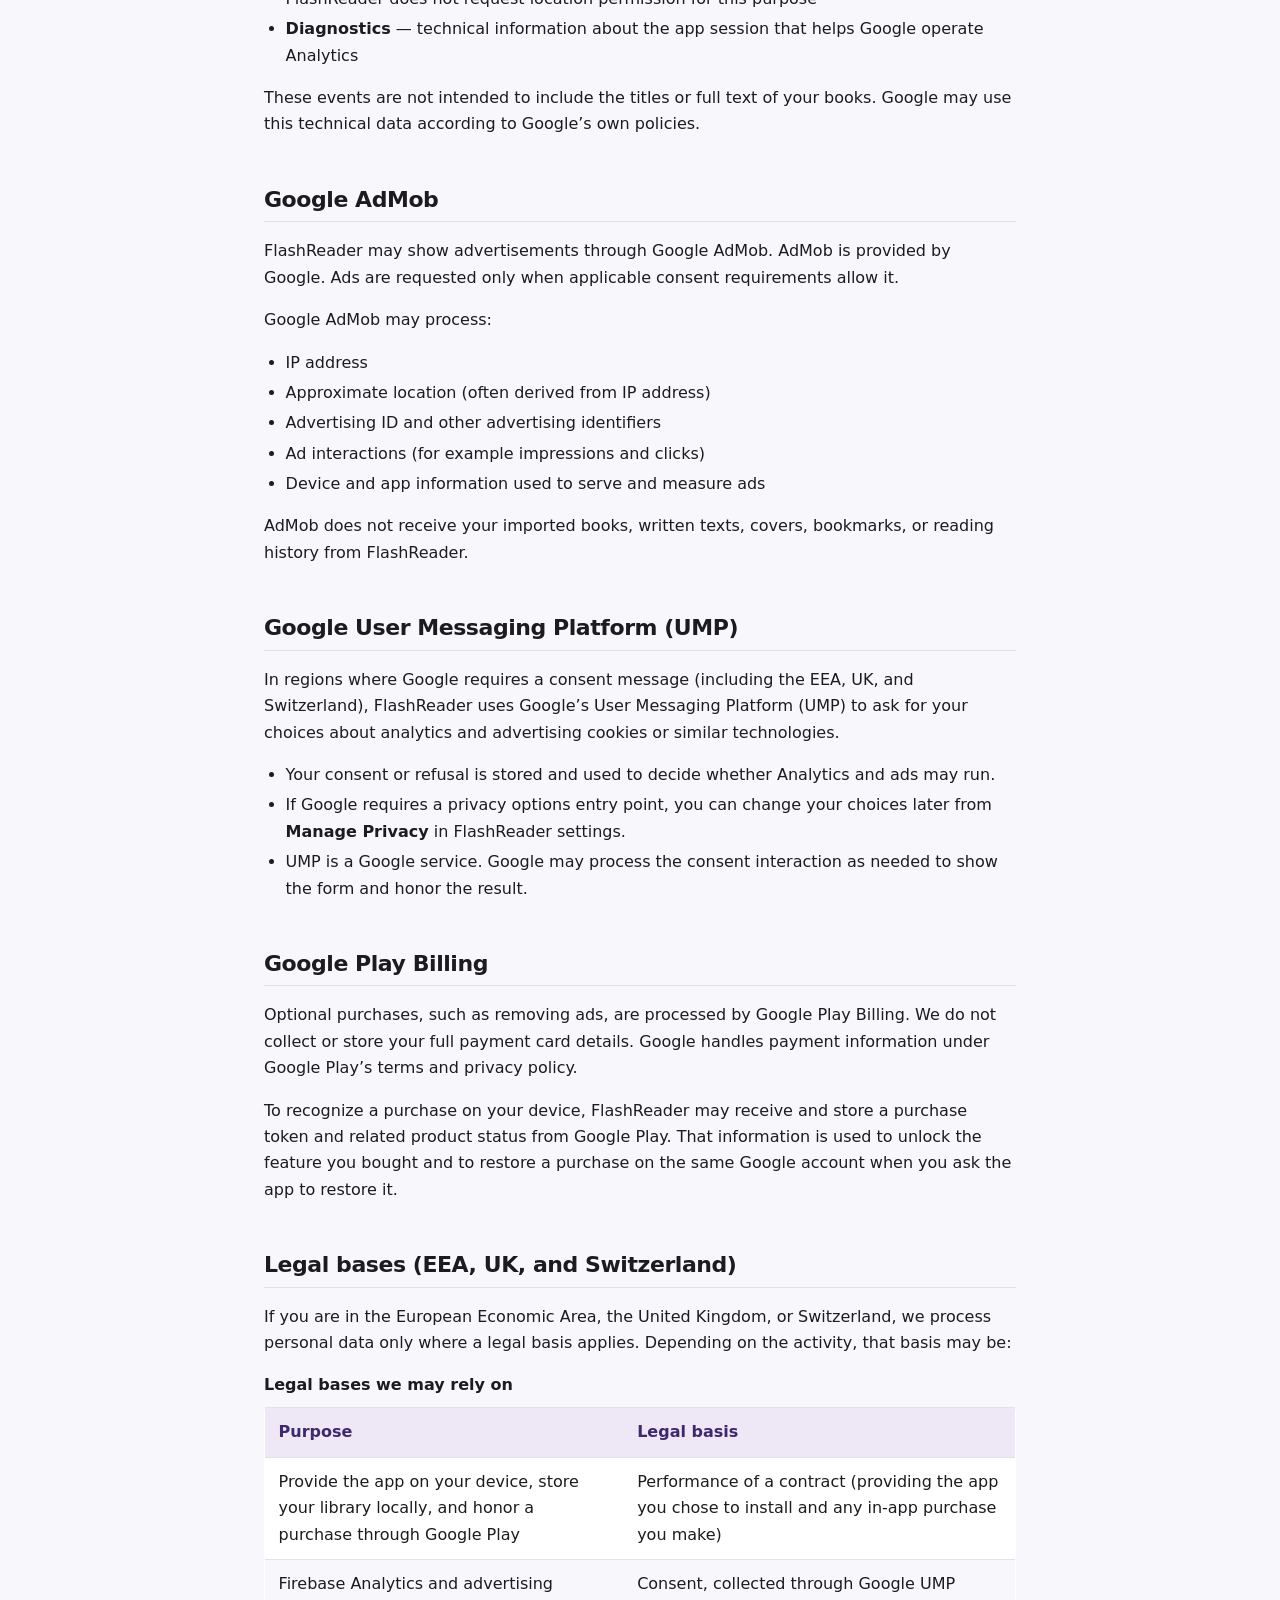
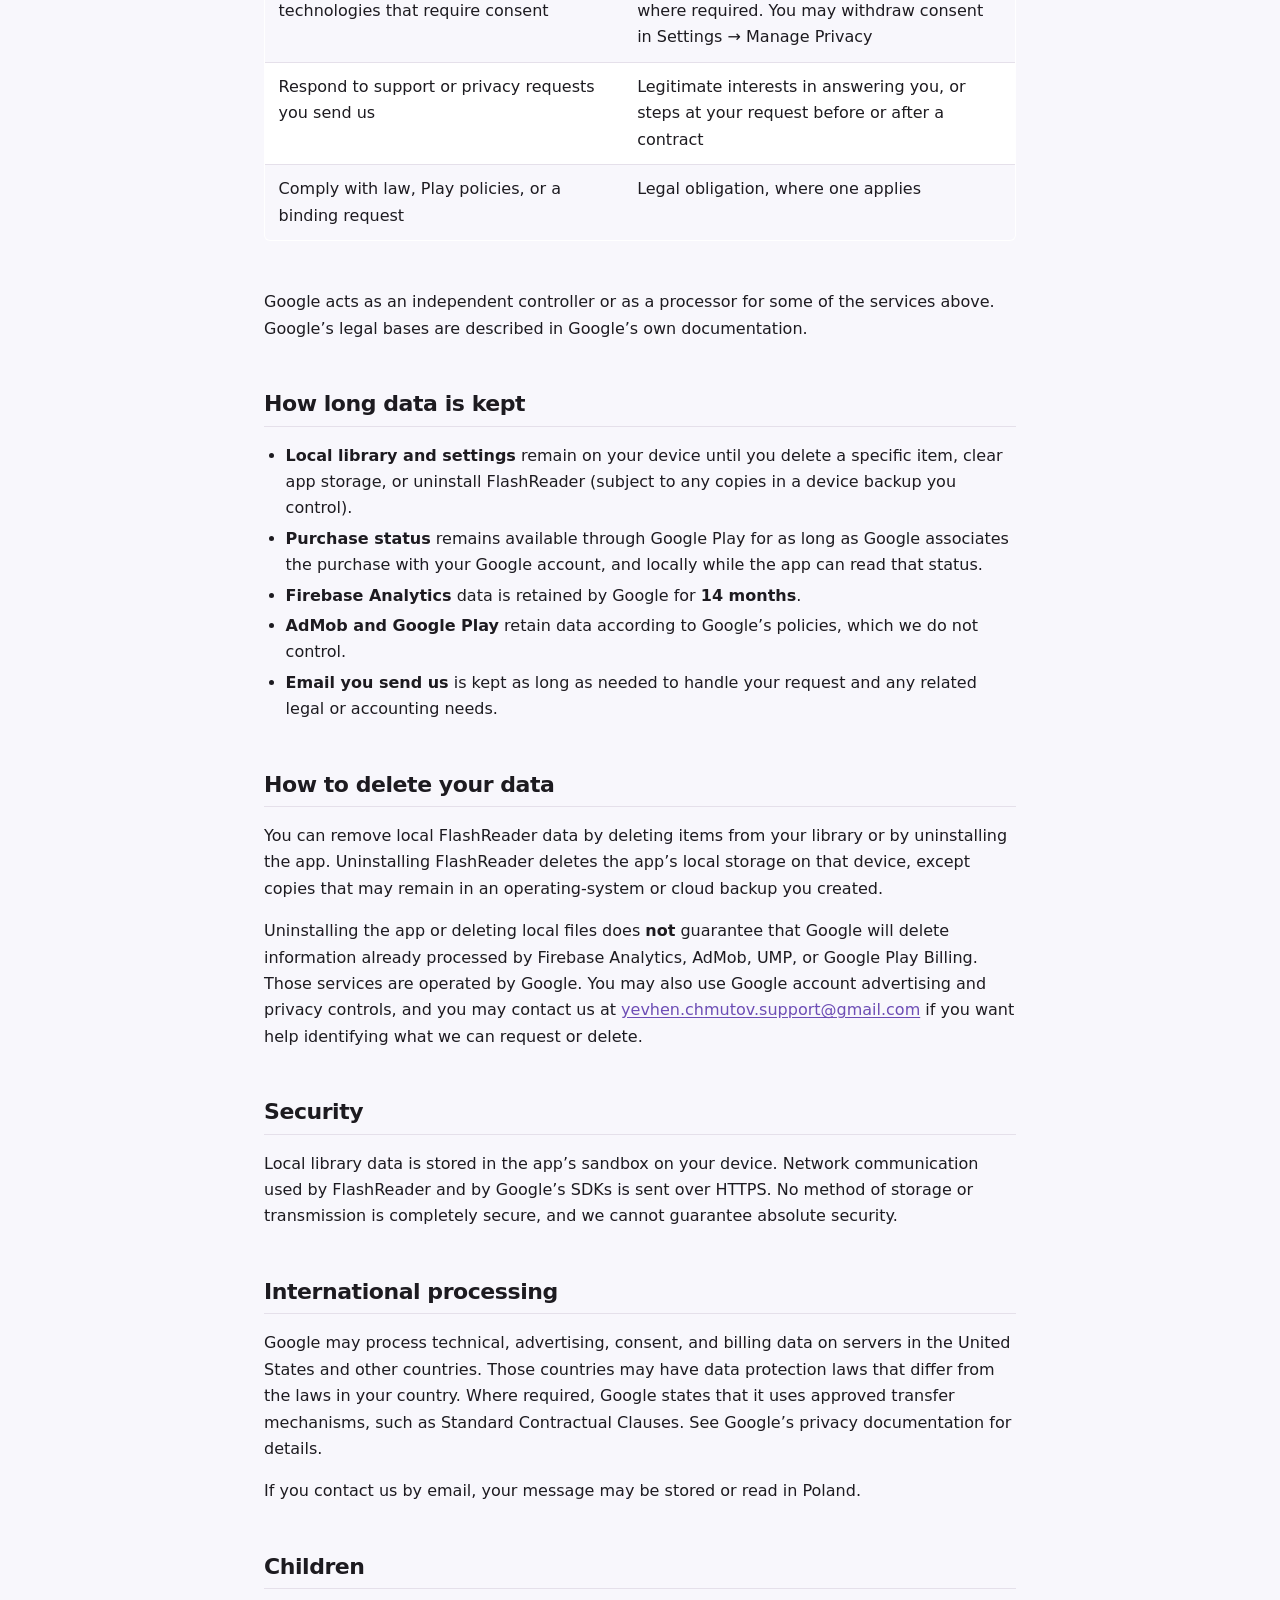
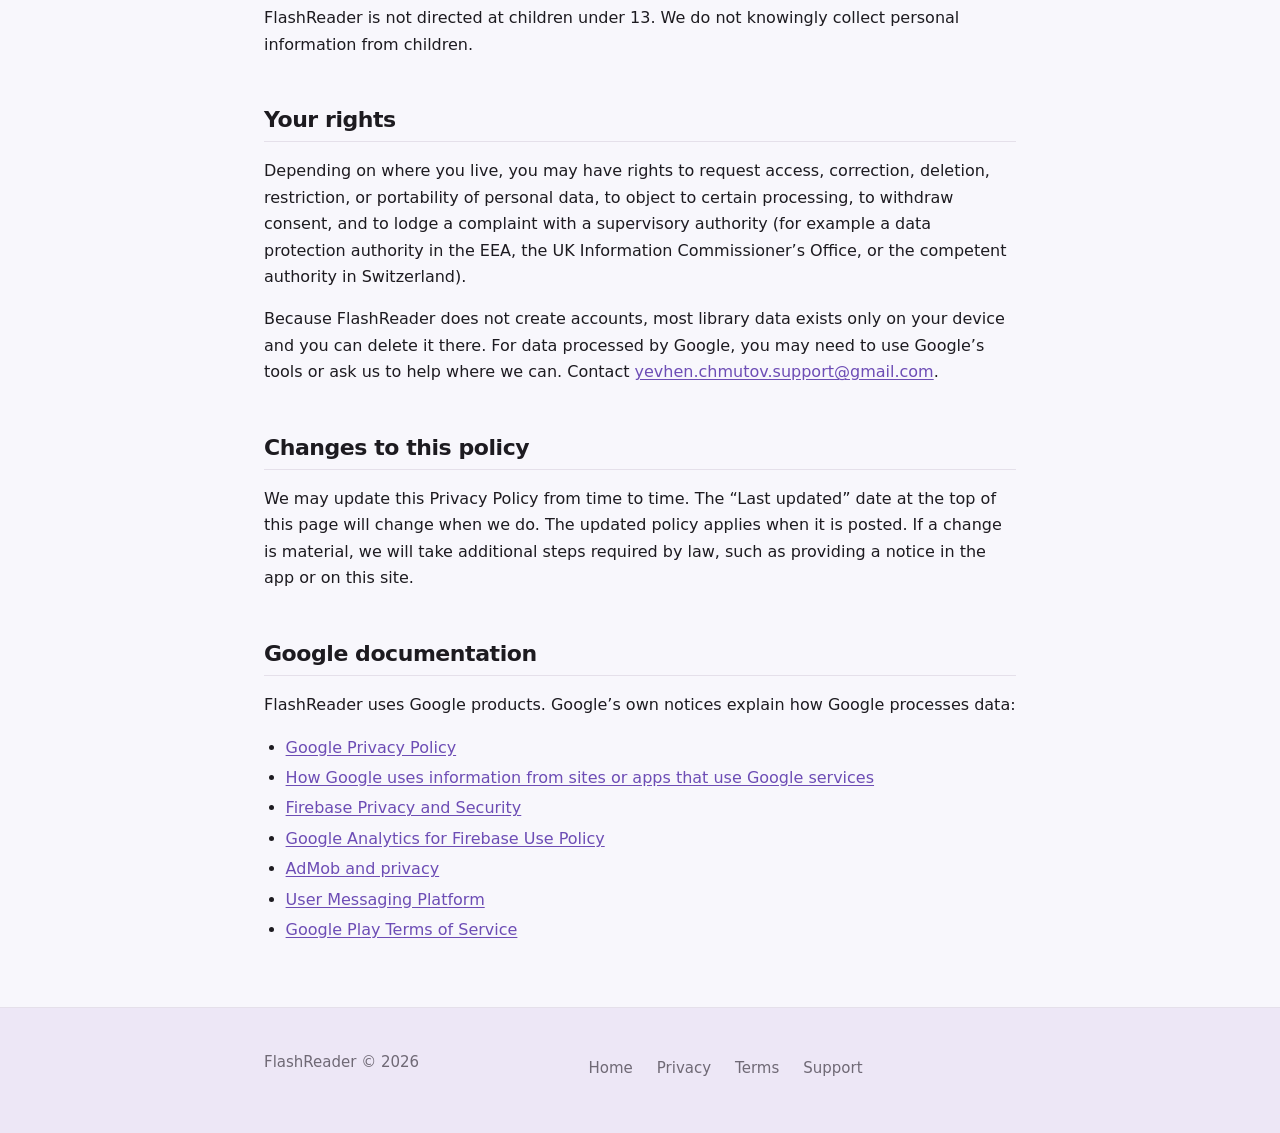
==== commit 032e4f59: "github pages update" ====
--- a/docs/privacy/index.html
+++ b/docs/privacy/index.html
@@ -284,7 +284,7 @@
   </main>
   <footer>
     <div class="container">
-      <p>FlashReader © 2024</p>
+      <p>FlashReader © 2026</p>
       <nav aria-label="Footer">
         <ul>
           <li><a href="../index.html">Home</a></li>
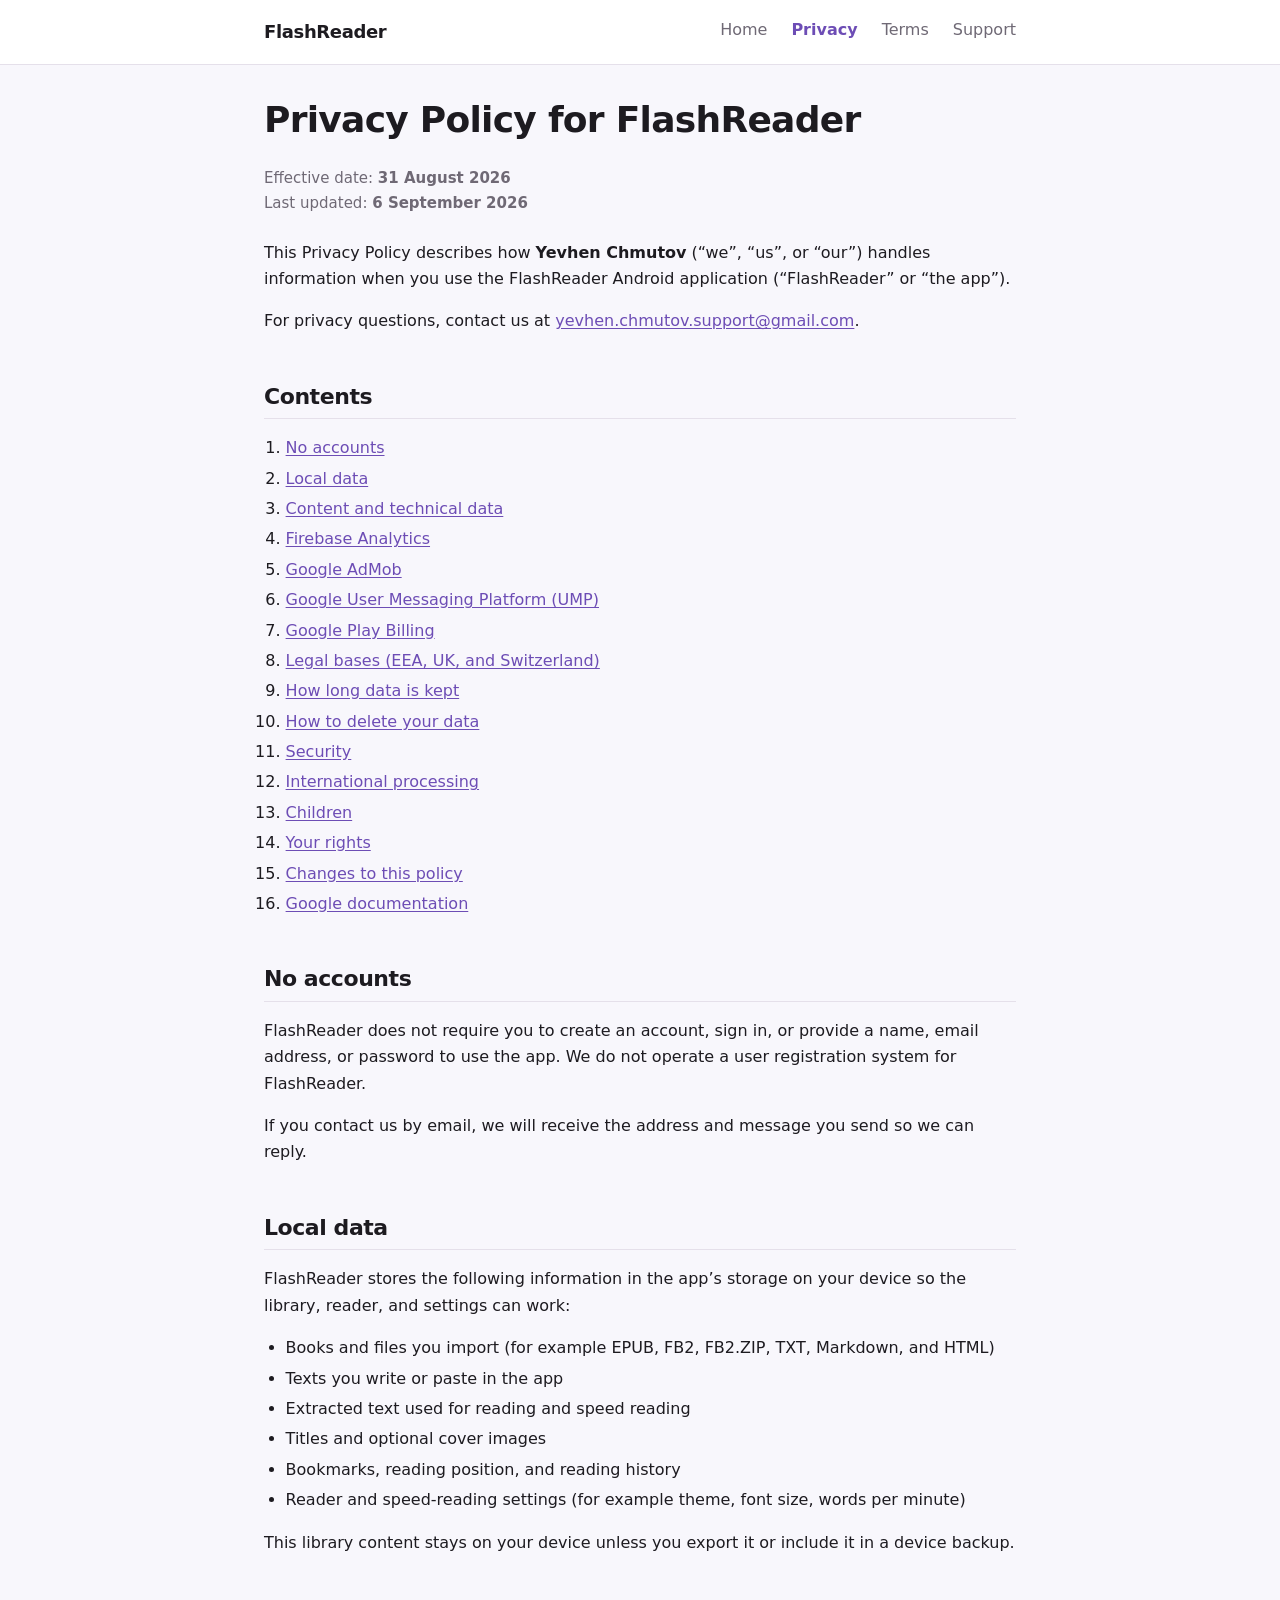
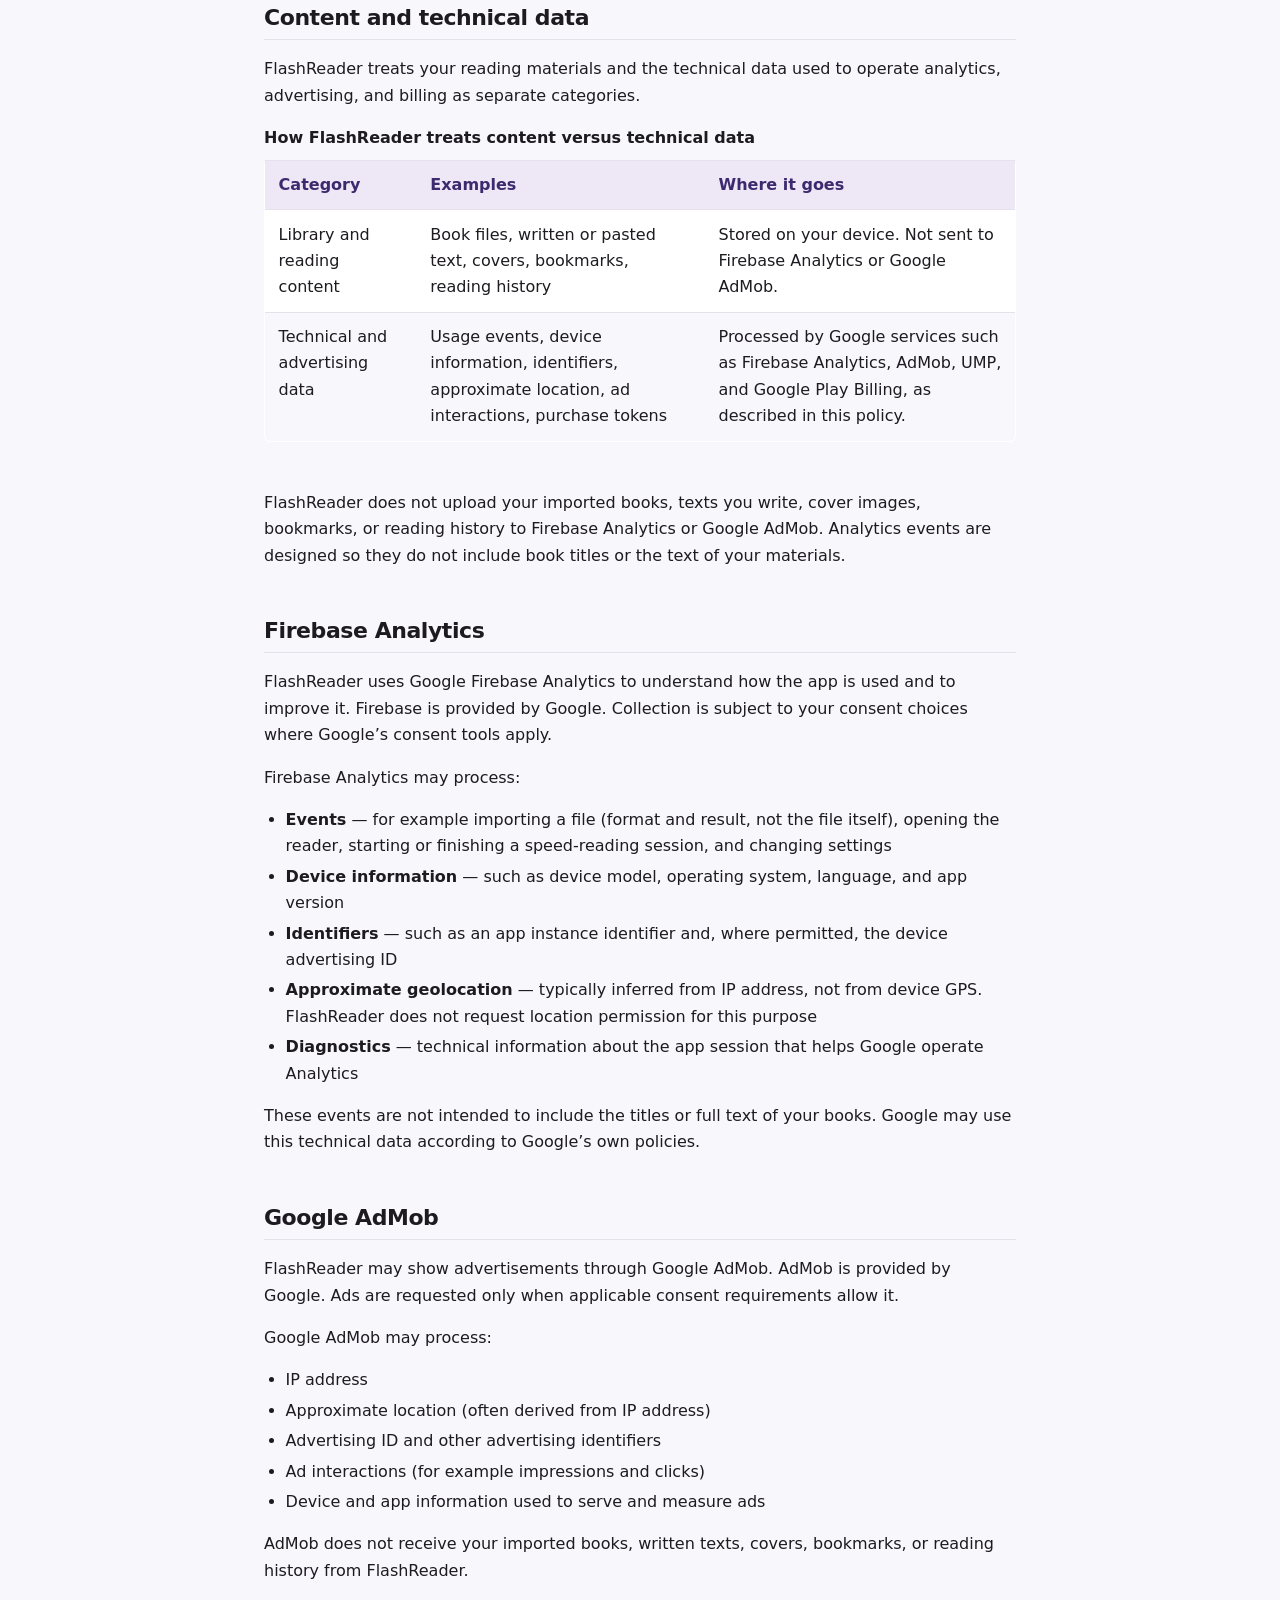
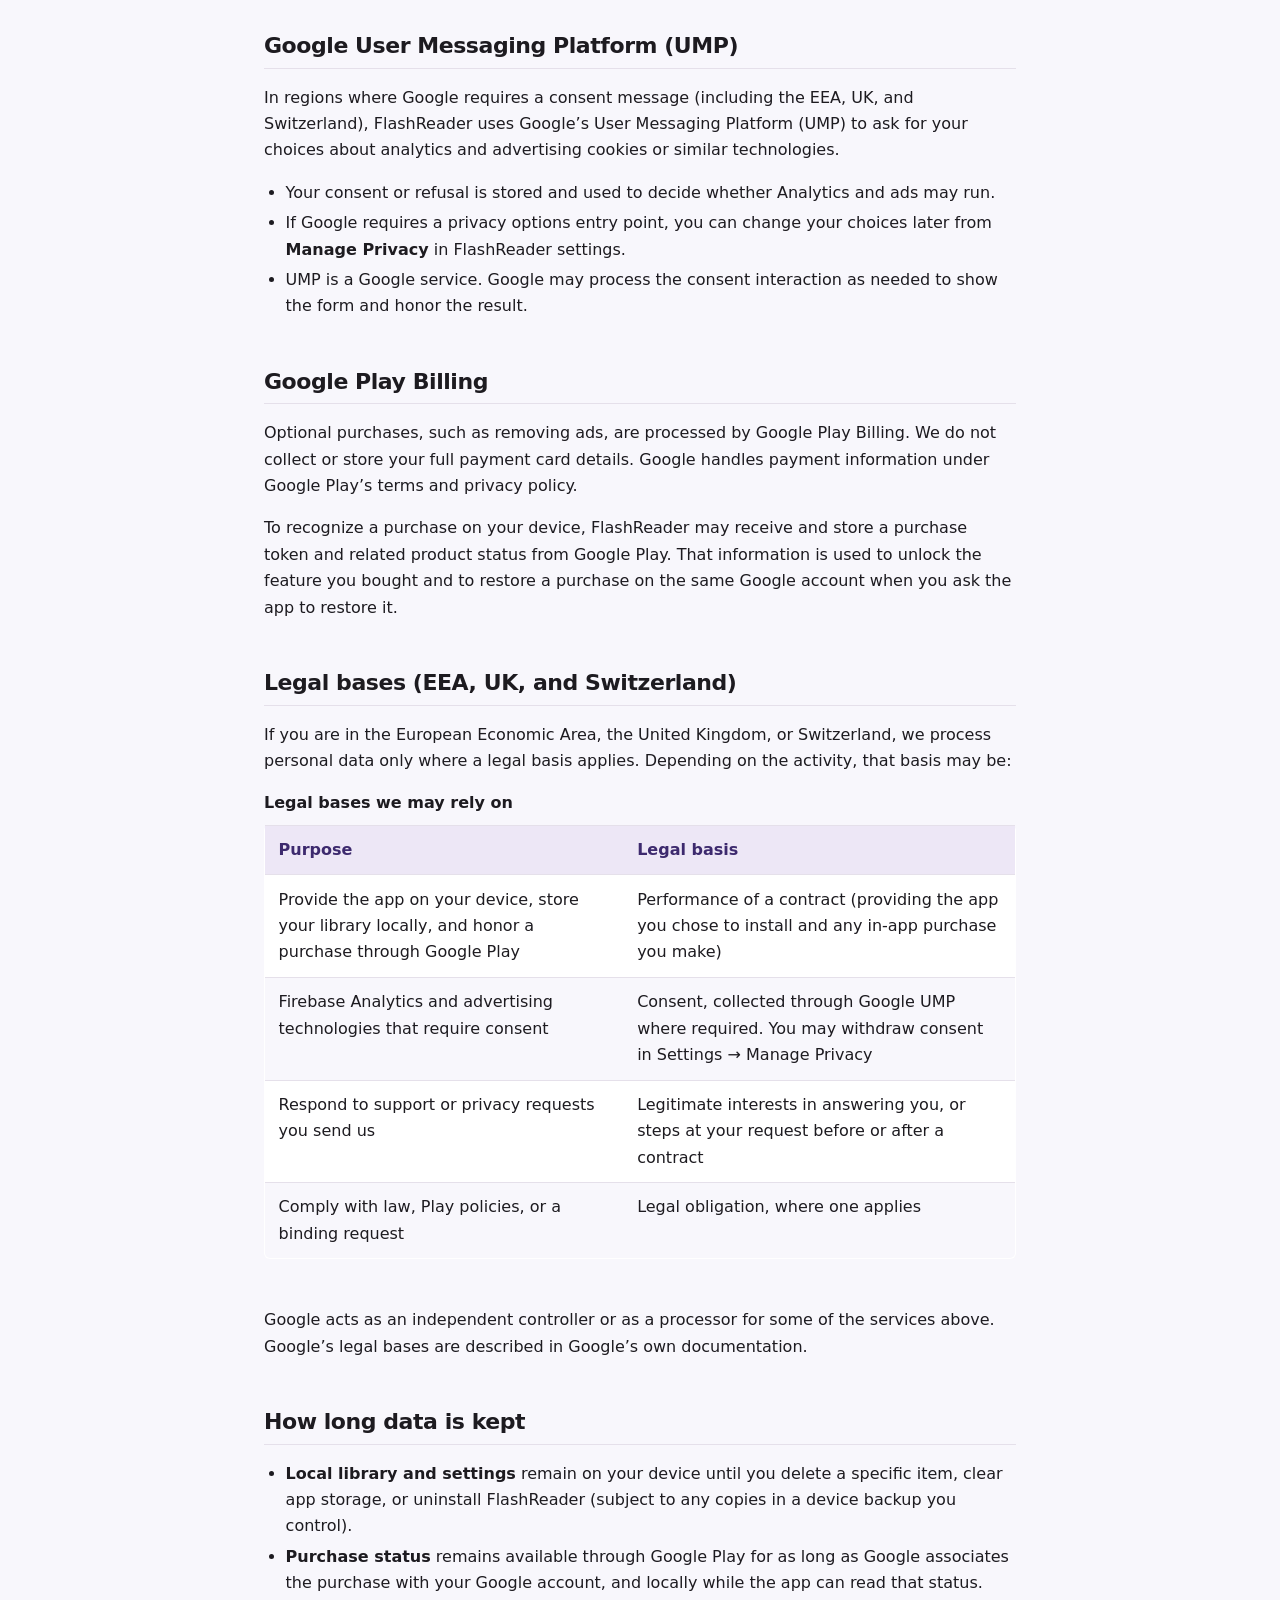
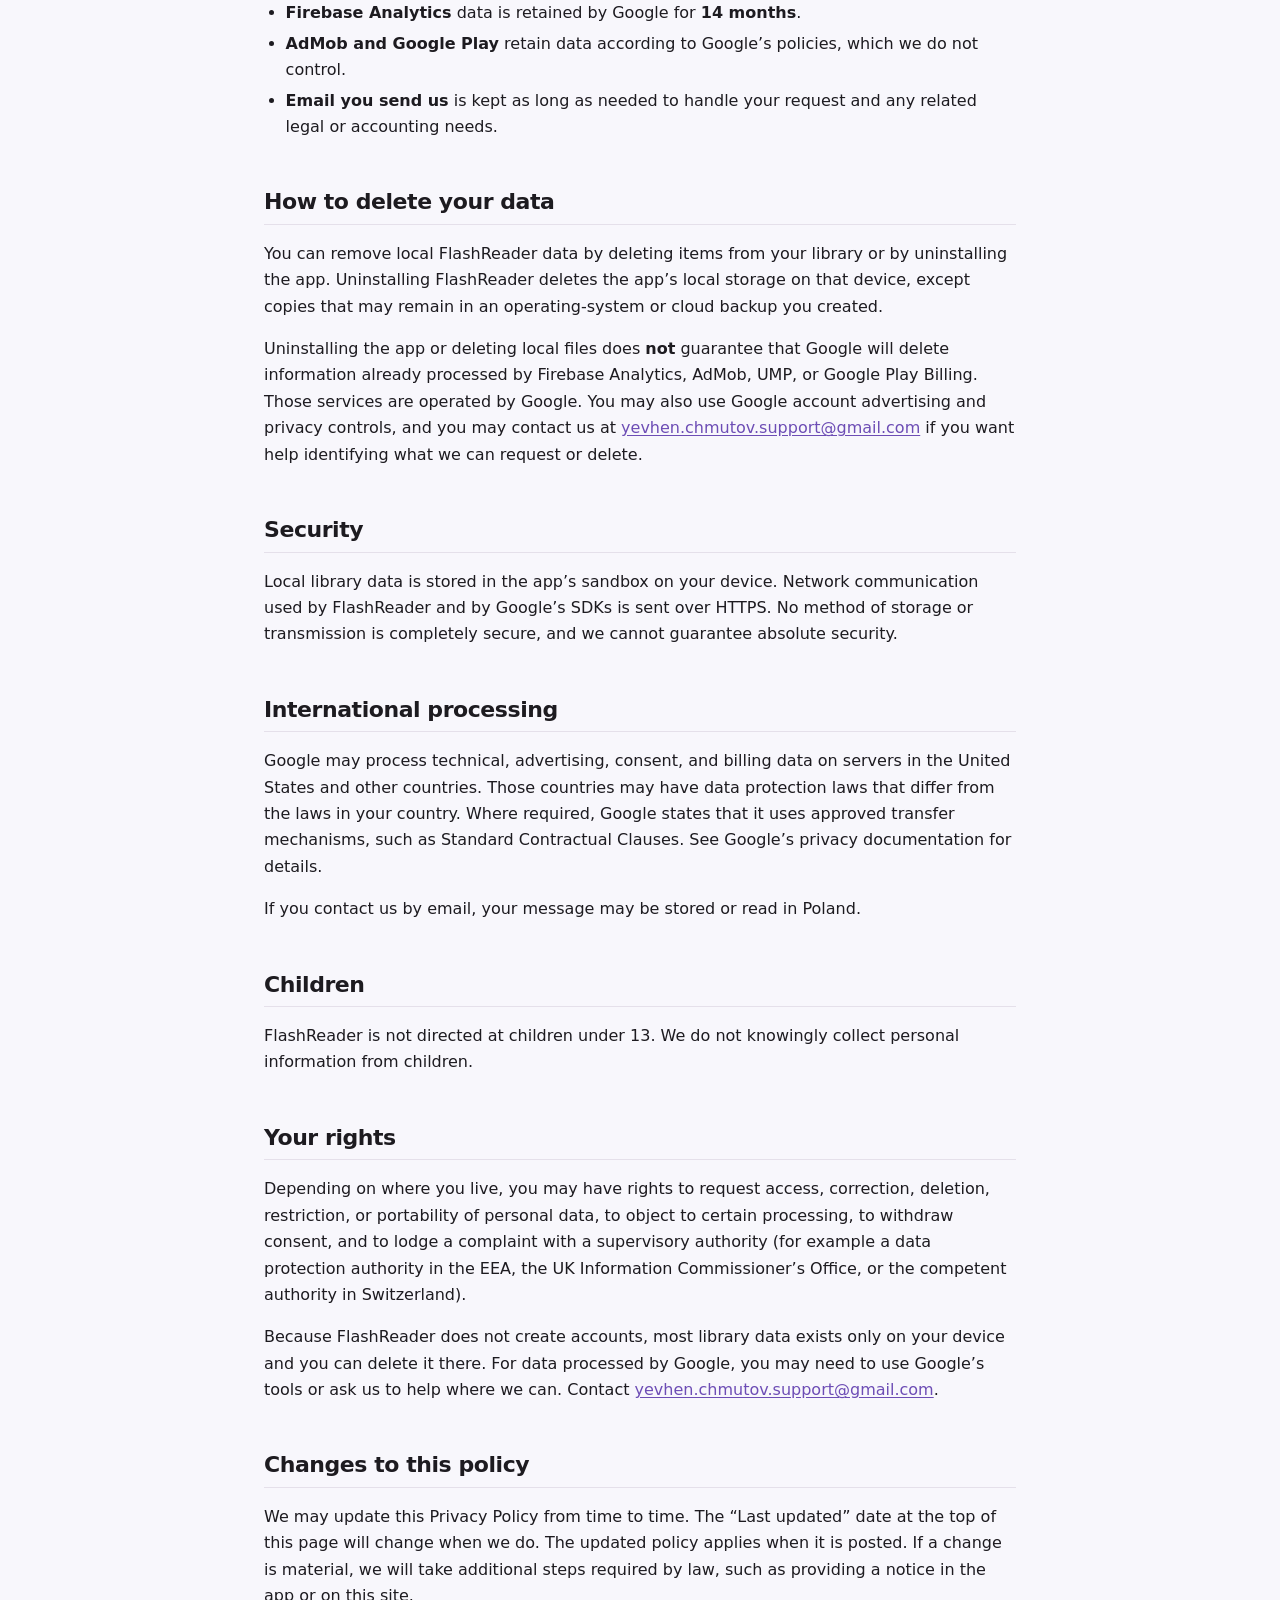
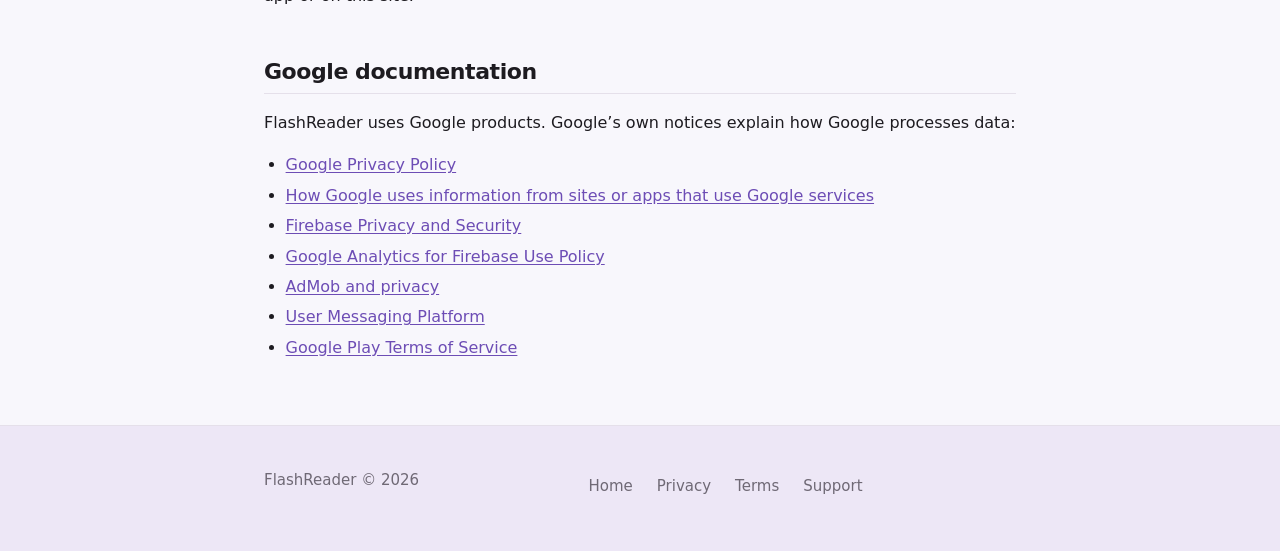
==== commit b2b36e6a: "remove youtube mention" ====
--- a/docs/privacy/index.html
+++ b/docs/privacy/index.html
@@ -40,7 +40,6 @@
         <li><a href="#no-accounts">No accounts</a></li>
         <li><a href="#local-data">Local data</a></li>
         <li><a href="#content-vs-technical">Content and technical data</a></li>
-        <li><a href="#youtube">YouTube transcripts</a></li>
         <li><a href="#firebase">Firebase Analytics</a></li>
         <li><a href="#admob">Google AdMob</a></li>
         <li><a href="#ump">Google User Messaging Platform (UMP)</a></li>
@@ -76,10 +75,9 @@
       <li>Titles and optional cover images</li>
       <li>Bookmarks, reading position, and reading history</li>
       <li>Reader and speed-reading settings (for example theme, font size, words per minute)</li>
-      <li>YouTube transcripts you load, after they are fetched</li>
-    </ul>
-    <p>
-      This library content stays on your device unless you export it, include it in a device backup, or use a feature that sends a YouTube URL to a network service as described below.
+    </ul>
+    <p>
+      This library content stays on your device unless you export it or include it in a device backup.
     </p>
 
     <h2 id="content-vs-technical">Content and technical data</h2>
@@ -103,11 +101,6 @@
             <td>Stored on your device. Not sent to Firebase Analytics or Google AdMob.</td>
           </tr>
           <tr>
-            <td>YouTube request data</td>
-            <td>The video URL you submit to load a transcript</td>
-            <td>May be sent to a network service to fetch the transcript. The transcript is then stored locally.</td>
-          </tr>
-          <tr>
             <td>Technical and advertising data</td>
             <td>Usage events, device information, identifiers, approximate location, ad interactions, purchase tokens</td>
             <td>Processed by Google services such as Firebase Analytics, AdMob, UMP, and Google Play Billing, as described in this policy.</td>
@@ -118,17 +111,6 @@
     <p>
       FlashReader does not upload your imported books, texts you write, cover images, bookmarks, or reading history to Firebase Analytics or Google AdMob. Analytics events are designed so they do not include book titles or the text of your materials.
     </p>
-
-    <h2 id="youtube">YouTube transcripts</h2>
-    <p>
-      If you use the YouTube transcript feature, you provide a video URL. That URL may be transmitted to a network service so FlashReader can request available captions or transcript data.
-    </p>
-    <ul>
-      <li>The URL identifies the video you asked to load. It is not your library of imported books.</li>
-      <li>The service that receives the URL may also receive technical information that normally accompanies a network request, such as IP address and device or browser-style headers.</li>
-      <li>If a transcript is returned, FlashReader stores it locally like other texts so you can read it in the app.</li>
-      <li>Availability of a transcript depends on the video and the service. FlashReader does not control YouTube’s caption data.</li>
-    </ul>
 
     <h2 id="firebase">Firebase Analytics</h2>
     <p>
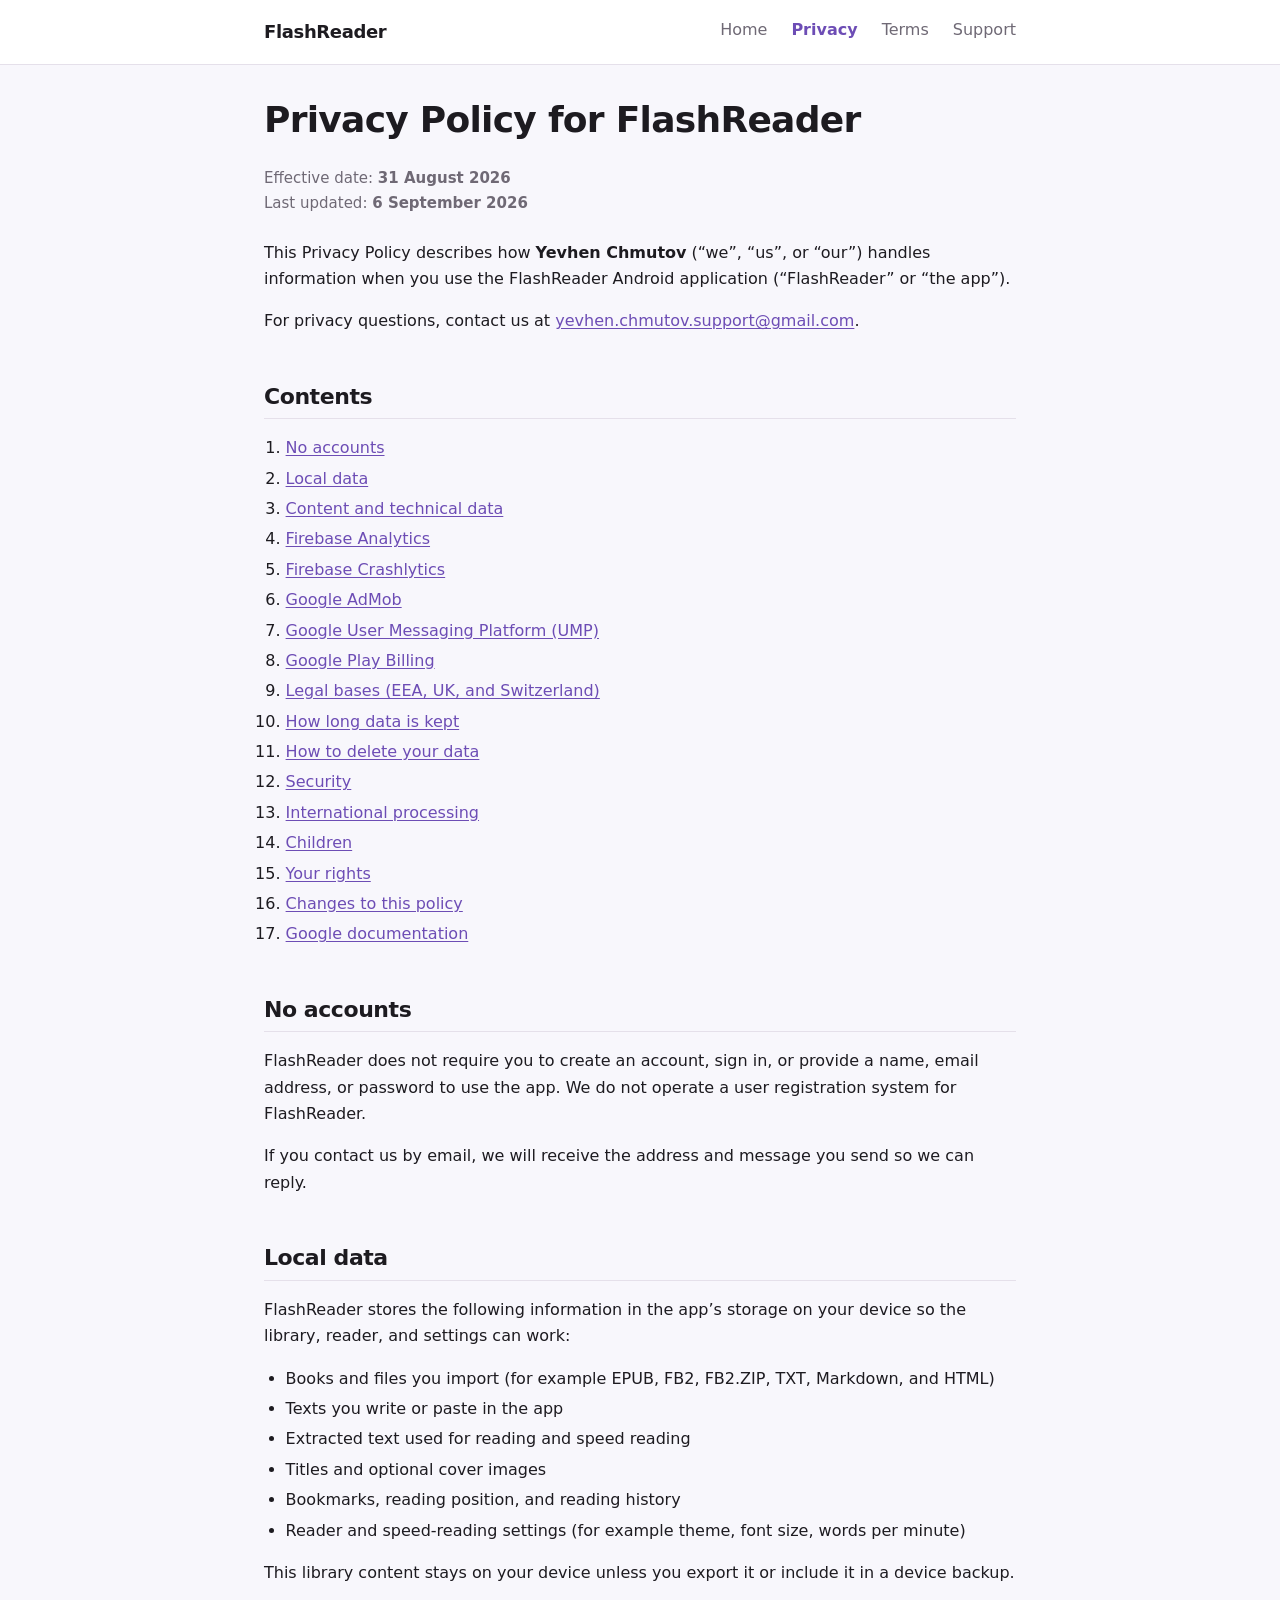
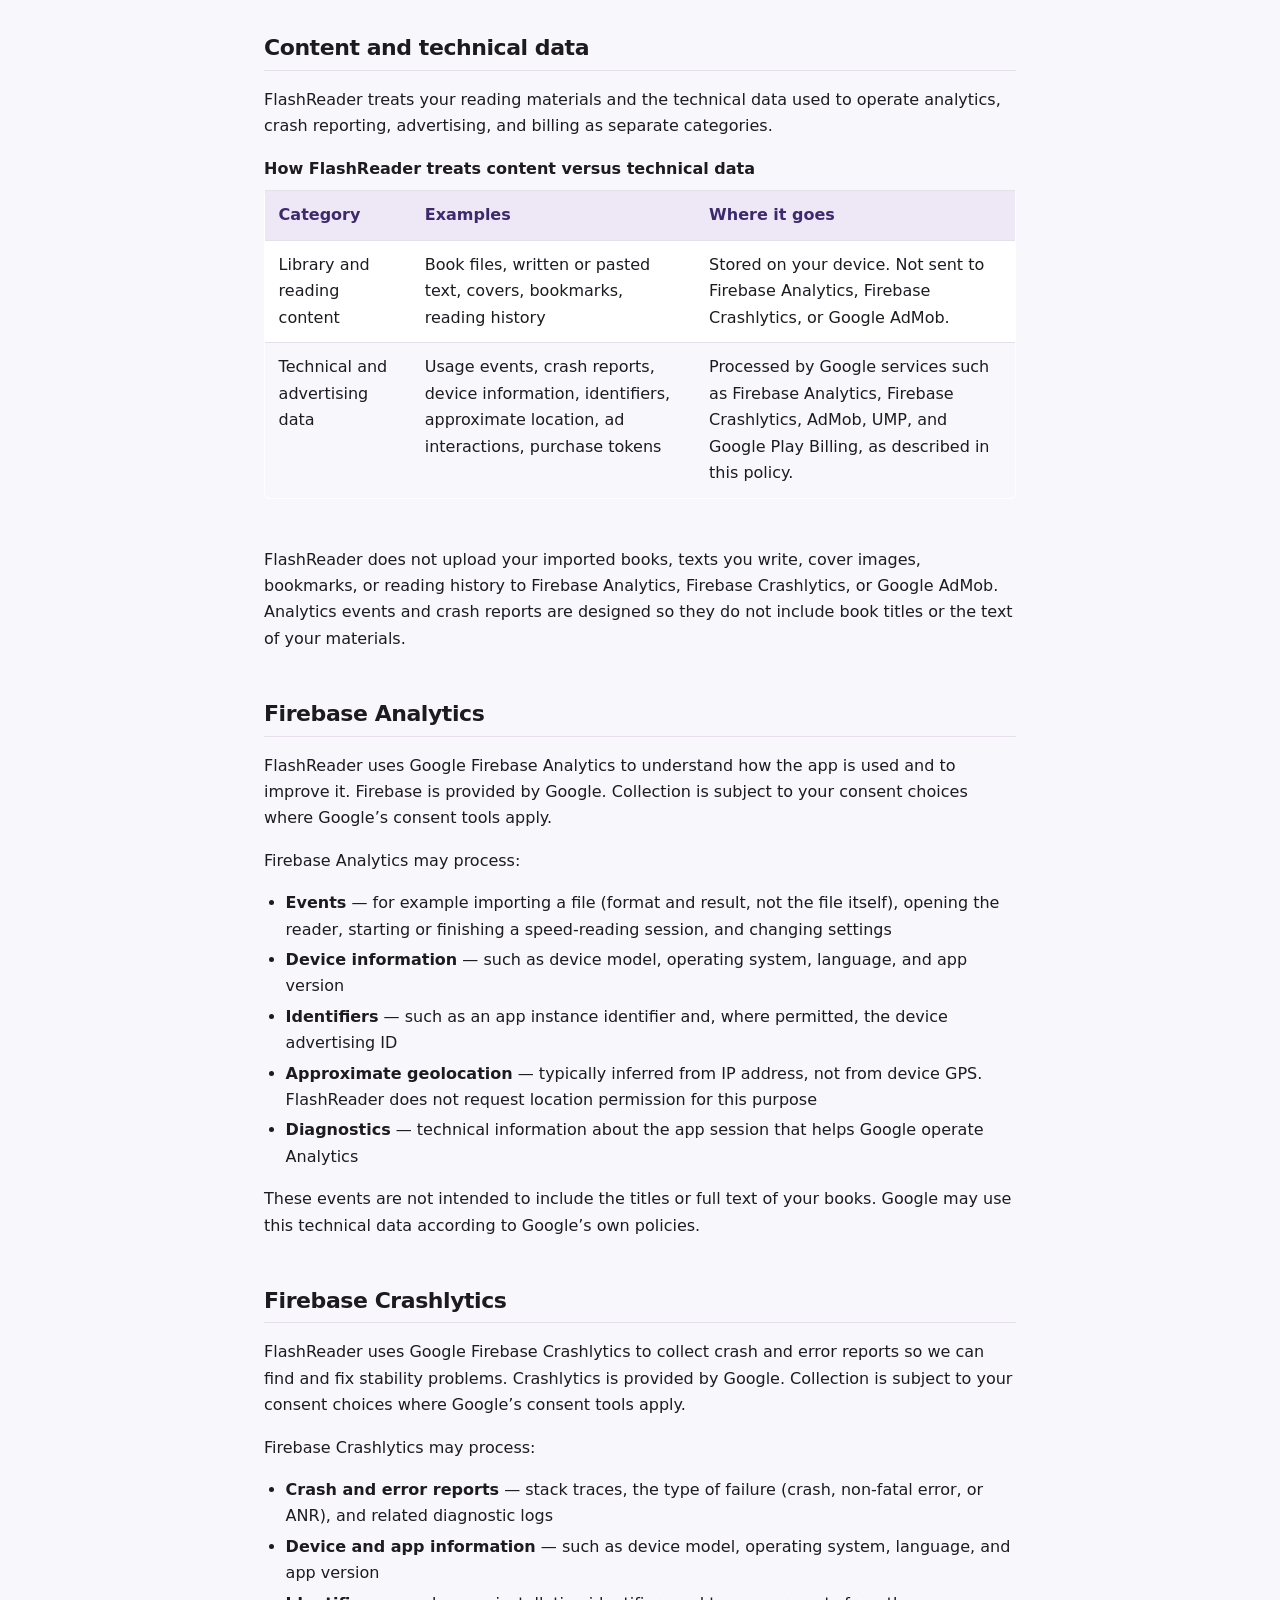
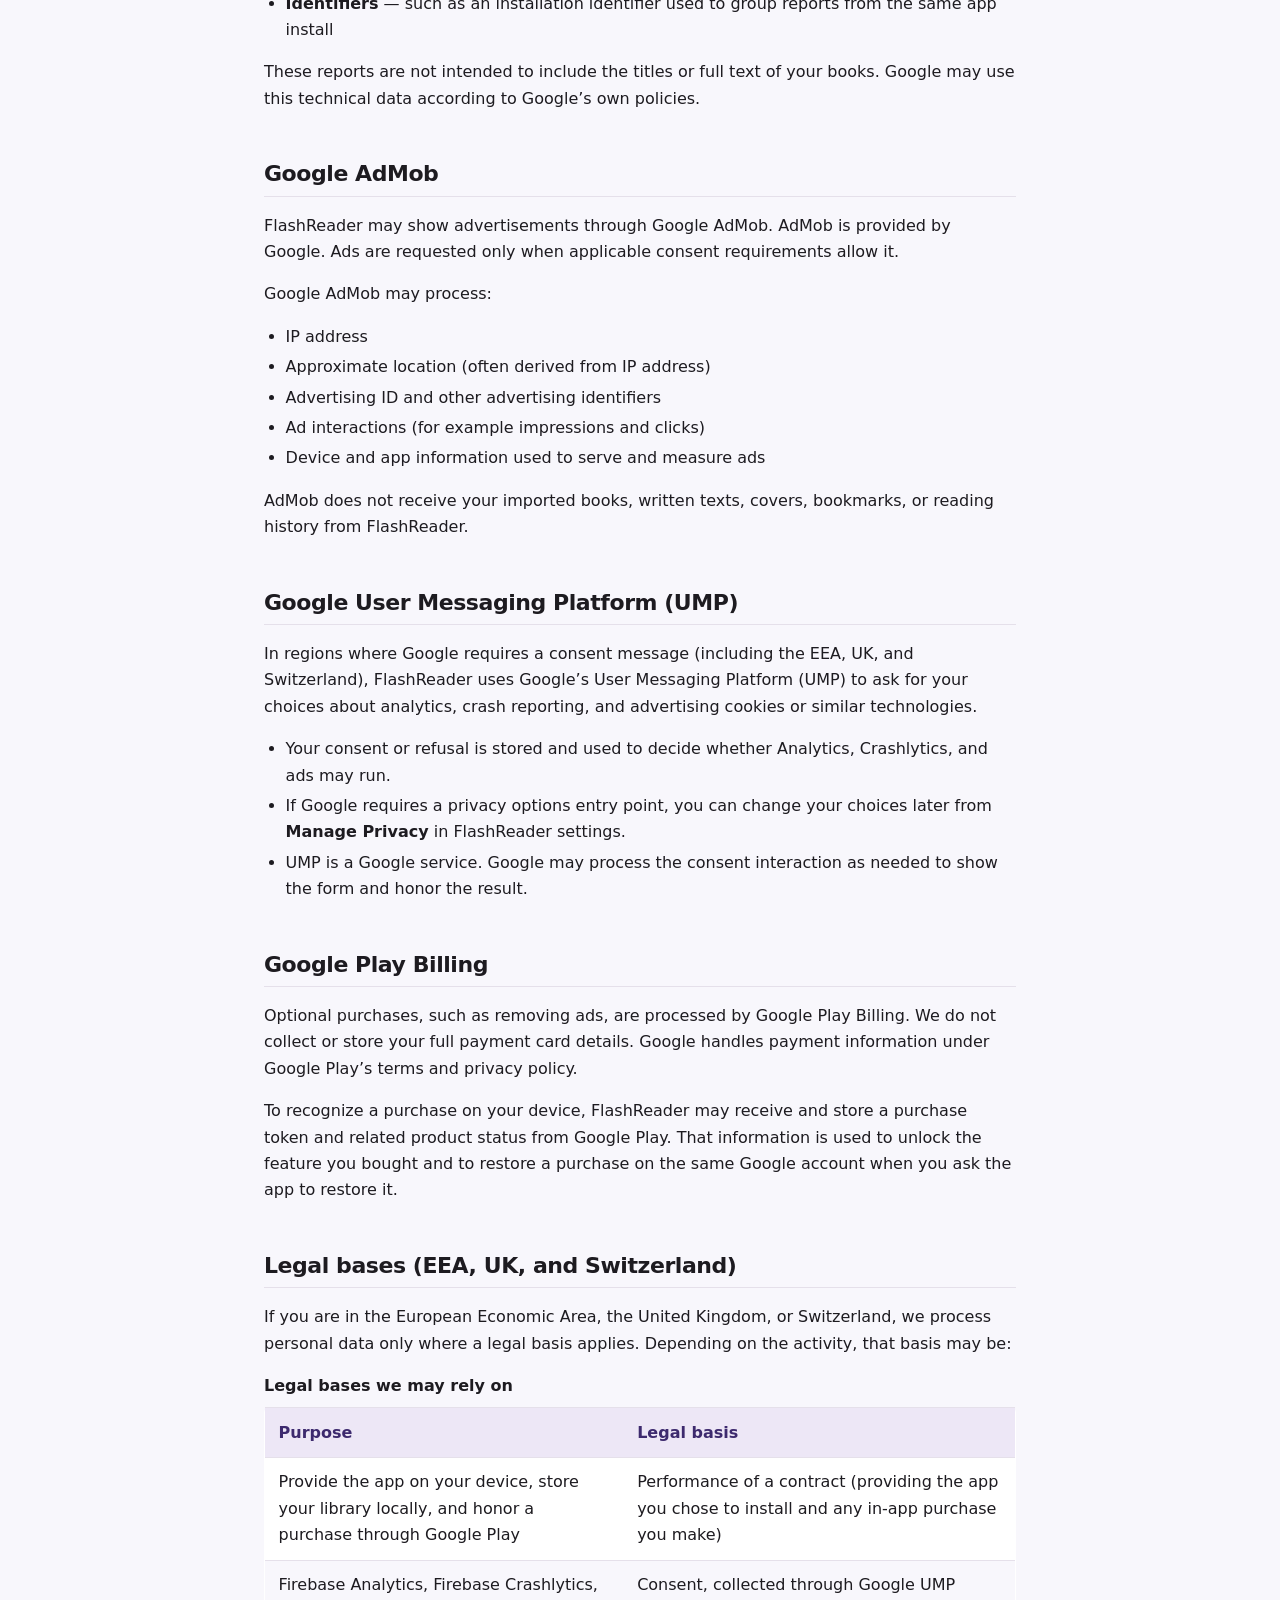
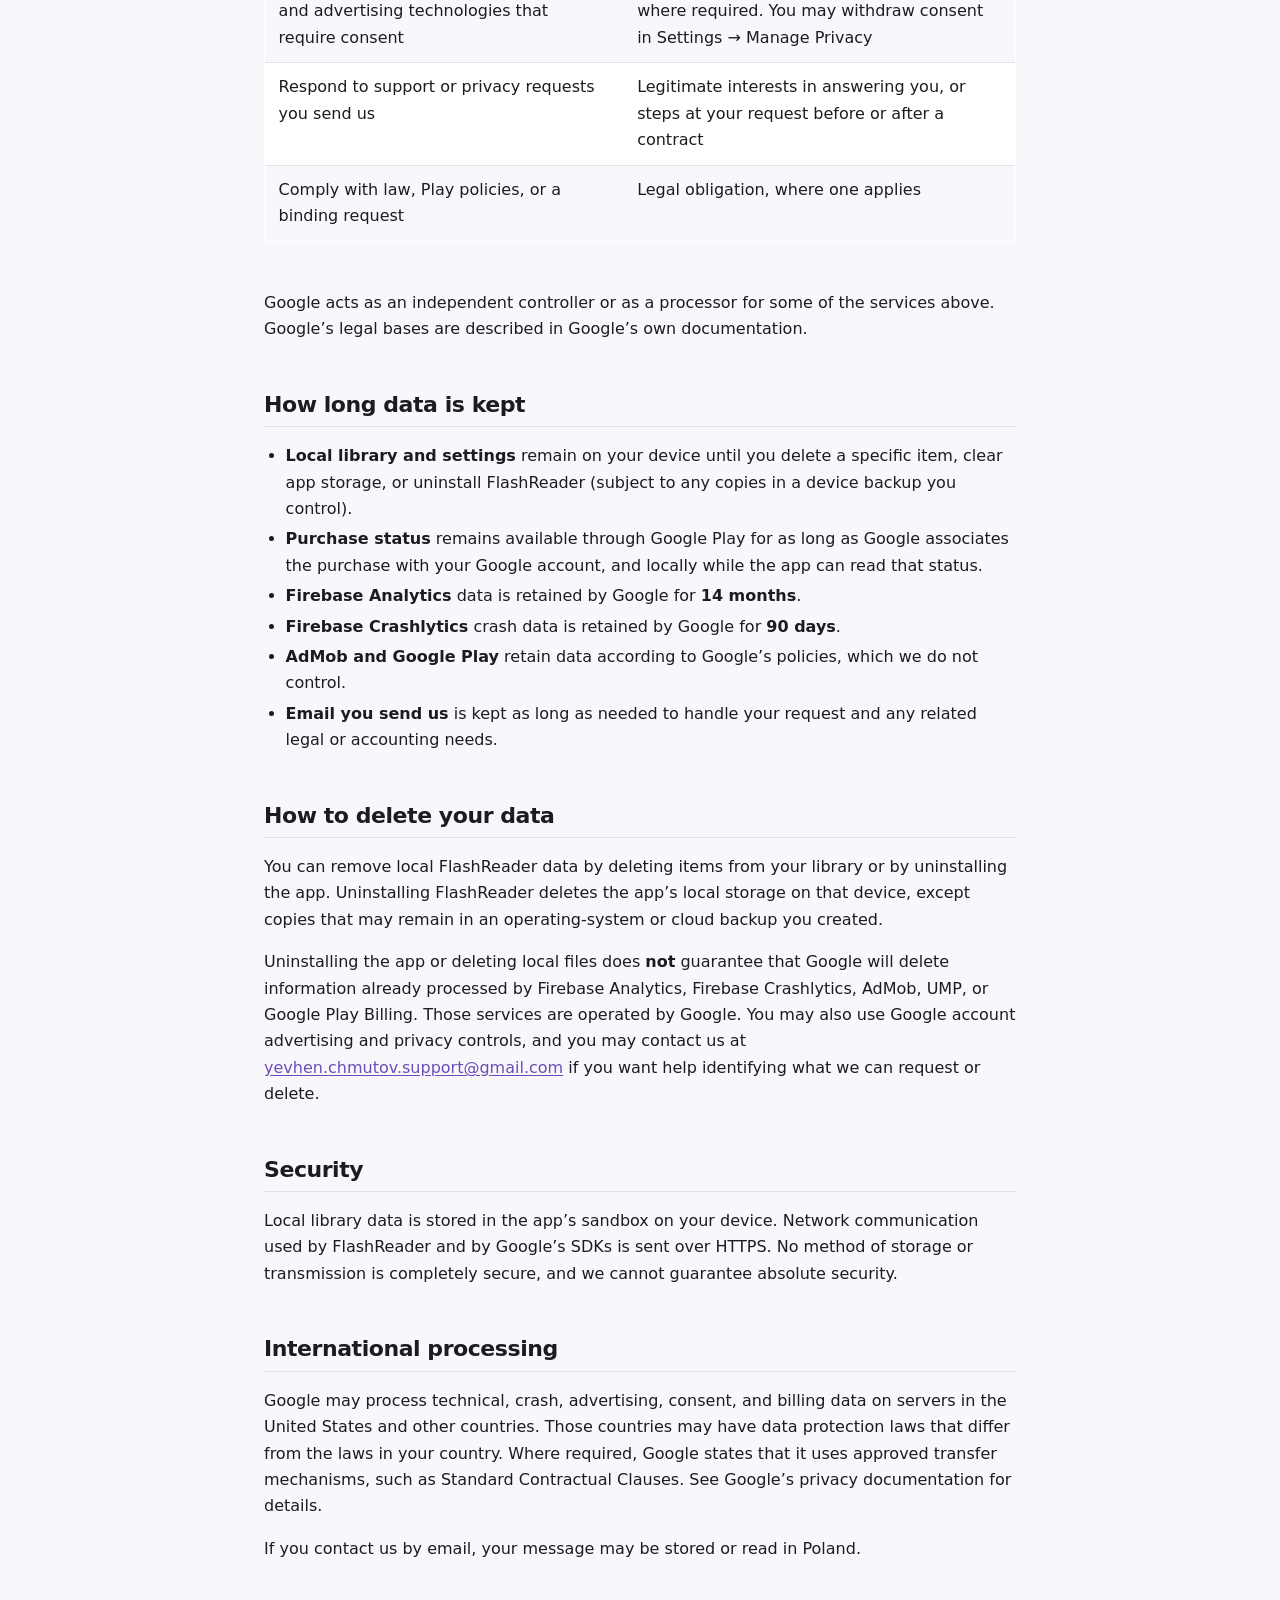
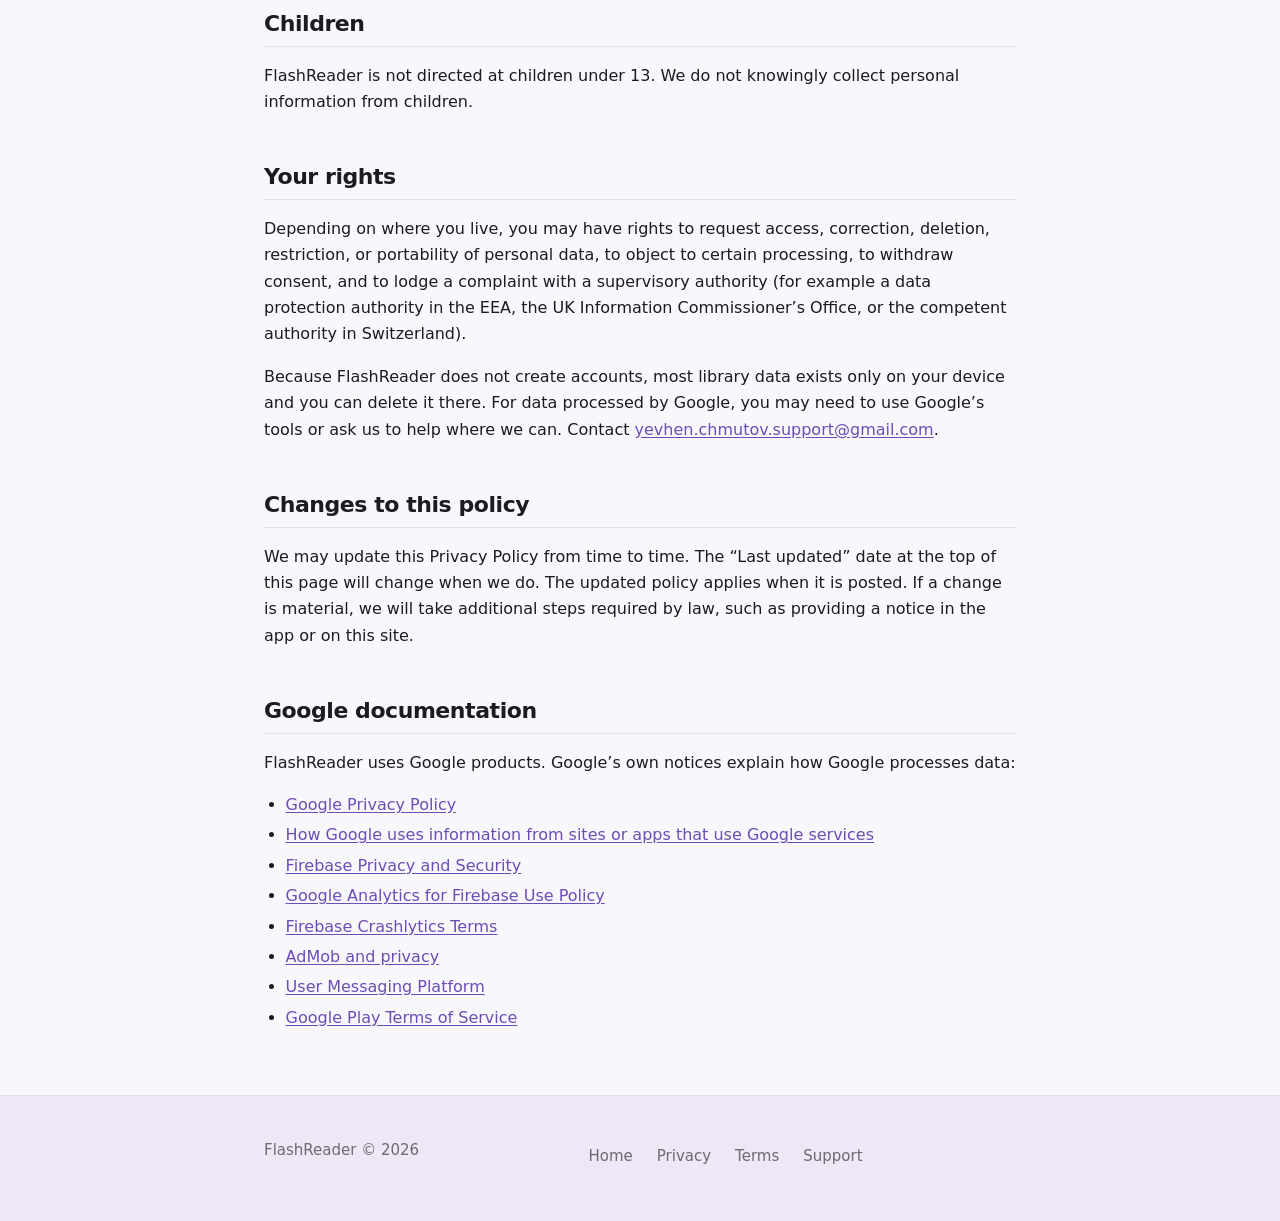
==== commit dfef9395: "add crashlytics" ====
--- a/docs/privacy/index.html
+++ b/docs/privacy/index.html
@@ -41,6 +41,7 @@
         <li><a href="#local-data">Local data</a></li>
         <li><a href="#content-vs-technical">Content and technical data</a></li>
         <li><a href="#firebase">Firebase Analytics</a></li>
+        <li><a href="#crashlytics">Firebase Crashlytics</a></li>
         <li><a href="#admob">Google AdMob</a></li>
         <li><a href="#ump">Google User Messaging Platform (UMP)</a></li>
         <li><a href="#billing">Google Play Billing</a></li>
@@ -82,7 +83,7 @@
 
     <h2 id="content-vs-technical">Content and technical data</h2>
     <p>
-      FlashReader treats your reading materials and the technical data used to operate analytics, advertising, and billing as separate categories.
+      FlashReader treats your reading materials and the technical data used to operate analytics, crash reporting, advertising, and billing as separate categories.
     </p>
     <div class="table-wrap">
       <table>
@@ -98,18 +99,18 @@
           <tr>
             <td>Library and reading content</td>
             <td>Book files, written or pasted text, covers, bookmarks, reading history</td>
-            <td>Stored on your device. Not sent to Firebase Analytics or Google AdMob.</td>
+            <td>Stored on your device. Not sent to Firebase Analytics, Firebase Crashlytics, or Google AdMob.</td>
           </tr>
           <tr>
             <td>Technical and advertising data</td>
-            <td>Usage events, device information, identifiers, approximate location, ad interactions, purchase tokens</td>
-            <td>Processed by Google services such as Firebase Analytics, AdMob, UMP, and Google Play Billing, as described in this policy.</td>
+            <td>Usage events, crash reports, device information, identifiers, approximate location, ad interactions, purchase tokens</td>
+            <td>Processed by Google services such as Firebase Analytics, Firebase Crashlytics, AdMob, UMP, and Google Play Billing, as described in this policy.</td>
           </tr>
         </tbody>
       </table>
     </div>
     <p>
-      FlashReader does not upload your imported books, texts you write, cover images, bookmarks, or reading history to Firebase Analytics or Google AdMob. Analytics events are designed so they do not include book titles or the text of your materials.
+      FlashReader does not upload your imported books, texts you write, cover images, bookmarks, or reading history to Firebase Analytics, Firebase Crashlytics, or Google AdMob. Analytics events and crash reports are designed so they do not include book titles or the text of your materials.
     </p>
 
     <h2 id="firebase">Firebase Analytics</h2>
@@ -128,6 +129,20 @@
       These events are not intended to include the titles or full text of your books. Google may use this technical data according to Google’s own policies.
     </p>
 
+    <h2 id="crashlytics">Firebase Crashlytics</h2>
+    <p>
+      FlashReader uses Google Firebase Crashlytics to collect crash and error reports so we can find and fix stability problems. Crashlytics is provided by Google. Collection is subject to your consent choices where Google’s consent tools apply.
+    </p>
+    <p>Firebase Crashlytics may process:</p>
+    <ul>
+      <li><strong>Crash and error reports</strong> — stack traces, the type of failure (crash, non-fatal error, or ANR), and related diagnostic logs</li>
+      <li><strong>Device and app information</strong> — such as device model, operating system, language, and app version</li>
+      <li><strong>Identifiers</strong> — such as an installation identifier used to group reports from the same app install</li>
+    </ul>
+    <p>
+      These reports are not intended to include the titles or full text of your books. Google may use this technical data according to Google’s own policies.
+    </p>
+
     <h2 id="admob">Google AdMob</h2>
     <p>
       FlashReader may show advertisements through Google AdMob. AdMob is provided by Google. Ads are requested only when applicable consent requirements allow it.
@@ -146,10 +161,10 @@
 
     <h2 id="ump">Google User Messaging Platform (UMP)</h2>
     <p>
-      In regions where Google requires a consent message (including the EEA, UK, and Switzerland), FlashReader uses Google’s User Messaging Platform (UMP) to ask for your choices about analytics and advertising cookies or similar technologies.
-    </p>
-    <ul>
-      <li>Your consent or refusal is stored and used to decide whether Analytics and ads may run.</li>
+      In regions where Google requires a consent message (including the EEA, UK, and Switzerland), FlashReader uses Google’s User Messaging Platform (UMP) to ask for your choices about analytics, crash reporting, and advertising cookies or similar technologies.
+    </p>
+    <ul>
+      <li>Your consent or refusal is stored and used to decide whether Analytics, Crashlytics, and ads may run.</li>
       <li>If Google requires a privacy options entry point, you can change your choices later from <strong>Manage Privacy</strong> in FlashReader settings.</li>
       <li>UMP is a Google service. Google may process the consent interaction as needed to show the form and honor the result.</li>
     </ul>
@@ -181,7 +196,7 @@
             <td>Performance of a contract (providing the app you chose to install and any in-app purchase you make)</td>
           </tr>
           <tr>
-            <td>Firebase Analytics and advertising technologies that require consent</td>
+            <td>Firebase Analytics, Firebase Crashlytics, and advertising technologies that require consent</td>
             <td>Consent, collected through Google UMP where required. You may withdraw consent in Settings → Manage Privacy</td>
           </tr>
           <tr>
@@ -204,6 +219,7 @@
       <li><strong>Local library and settings</strong> remain on your device until you delete a specific item, clear app storage, or uninstall FlashReader (subject to any copies in a device backup you control).</li>
       <li><strong>Purchase status</strong> remains available through Google Play for as long as Google associates the purchase with your Google account, and locally while the app can read that status.</li>
       <li><strong>Firebase Analytics</strong> data is retained by Google for <strong>14 months</strong>.</li>
+      <li><strong>Firebase Crashlytics</strong> crash data is retained by Google for <strong>90 days</strong>.</li>
       <li><strong>AdMob and Google Play</strong> retain data according to Google’s policies, which we do not control.</li>
       <li><strong>Email you send us</strong> is kept as long as needed to handle your request and any related legal or accounting needs.</li>
     </ul>
@@ -213,7 +229,7 @@
       You can remove local FlashReader data by deleting items from your library or by uninstalling the app. Uninstalling FlashReader deletes the app’s local storage on that device, except copies that may remain in an operating-system or cloud backup you created.
     </p>
     <p>
-      Uninstalling the app or deleting local files does <strong>not</strong> guarantee that Google will delete information already processed by Firebase Analytics, AdMob, UMP, or Google Play Billing. Those services are operated by Google. You may also use Google account advertising and privacy controls, and you may contact us at
+      Uninstalling the app or deleting local files does <strong>not</strong> guarantee that Google will delete information already processed by Firebase Analytics, Firebase Crashlytics, AdMob, UMP, or Google Play Billing. Those services are operated by Google. You may also use Google account advertising and privacy controls, and you may contact us at
       <a href="mailto:yevhen.chmutov.support@gmail.com">yevhen.chmutov.support@gmail.com</a>
       if you want help identifying what we can request or delete.
     </p>
@@ -225,7 +241,7 @@
 
     <h2 id="international">International processing</h2>
     <p>
-      Google may process technical, advertising, consent, and billing data on servers in the United States and other countries. Those countries may have data protection laws that differ from the laws in your country. Where required, Google states that it uses approved transfer mechanisms, such as Standard Contractual Clauses. See Google’s privacy documentation for details.
+      Google may process technical, crash, advertising, consent, and billing data on servers in the United States and other countries. Those countries may have data protection laws that differ from the laws in your country. Where required, Google states that it uses approved transfer mechanisms, such as Standard Contractual Clauses. See Google’s privacy documentation for details.
     </p>
     <p>
       If you contact us by email, your message may be stored or read in Poland.
@@ -259,6 +275,7 @@
       <li><a href="https://policies.google.com/technologies/partner-sites" rel="noopener noreferrer">How Google uses information from sites or apps that use Google services</a></li>
       <li><a href="https://firebase.google.com/support/privacy" rel="noopener noreferrer">Firebase Privacy and Security</a></li>
       <li><a href="https://firebase.google.com/policies/analytics" rel="noopener noreferrer">Google Analytics for Firebase Use Policy</a></li>
+      <li><a href="https://firebase.google.com/terms/crashlytics" rel="noopener noreferrer">Firebase Crashlytics Terms</a></li>
       <li><a href="https://support.google.com/admob/answer/6128543" rel="noopener noreferrer">AdMob and privacy</a></li>
       <li><a href="https://developers.google.com/admob/android/privacy" rel="noopener noreferrer">User Messaging Platform</a></li>
       <li><a href="https://play.google.com/about/play-terms/" rel="noopener noreferrer">Google Play Terms of Service</a></li>
